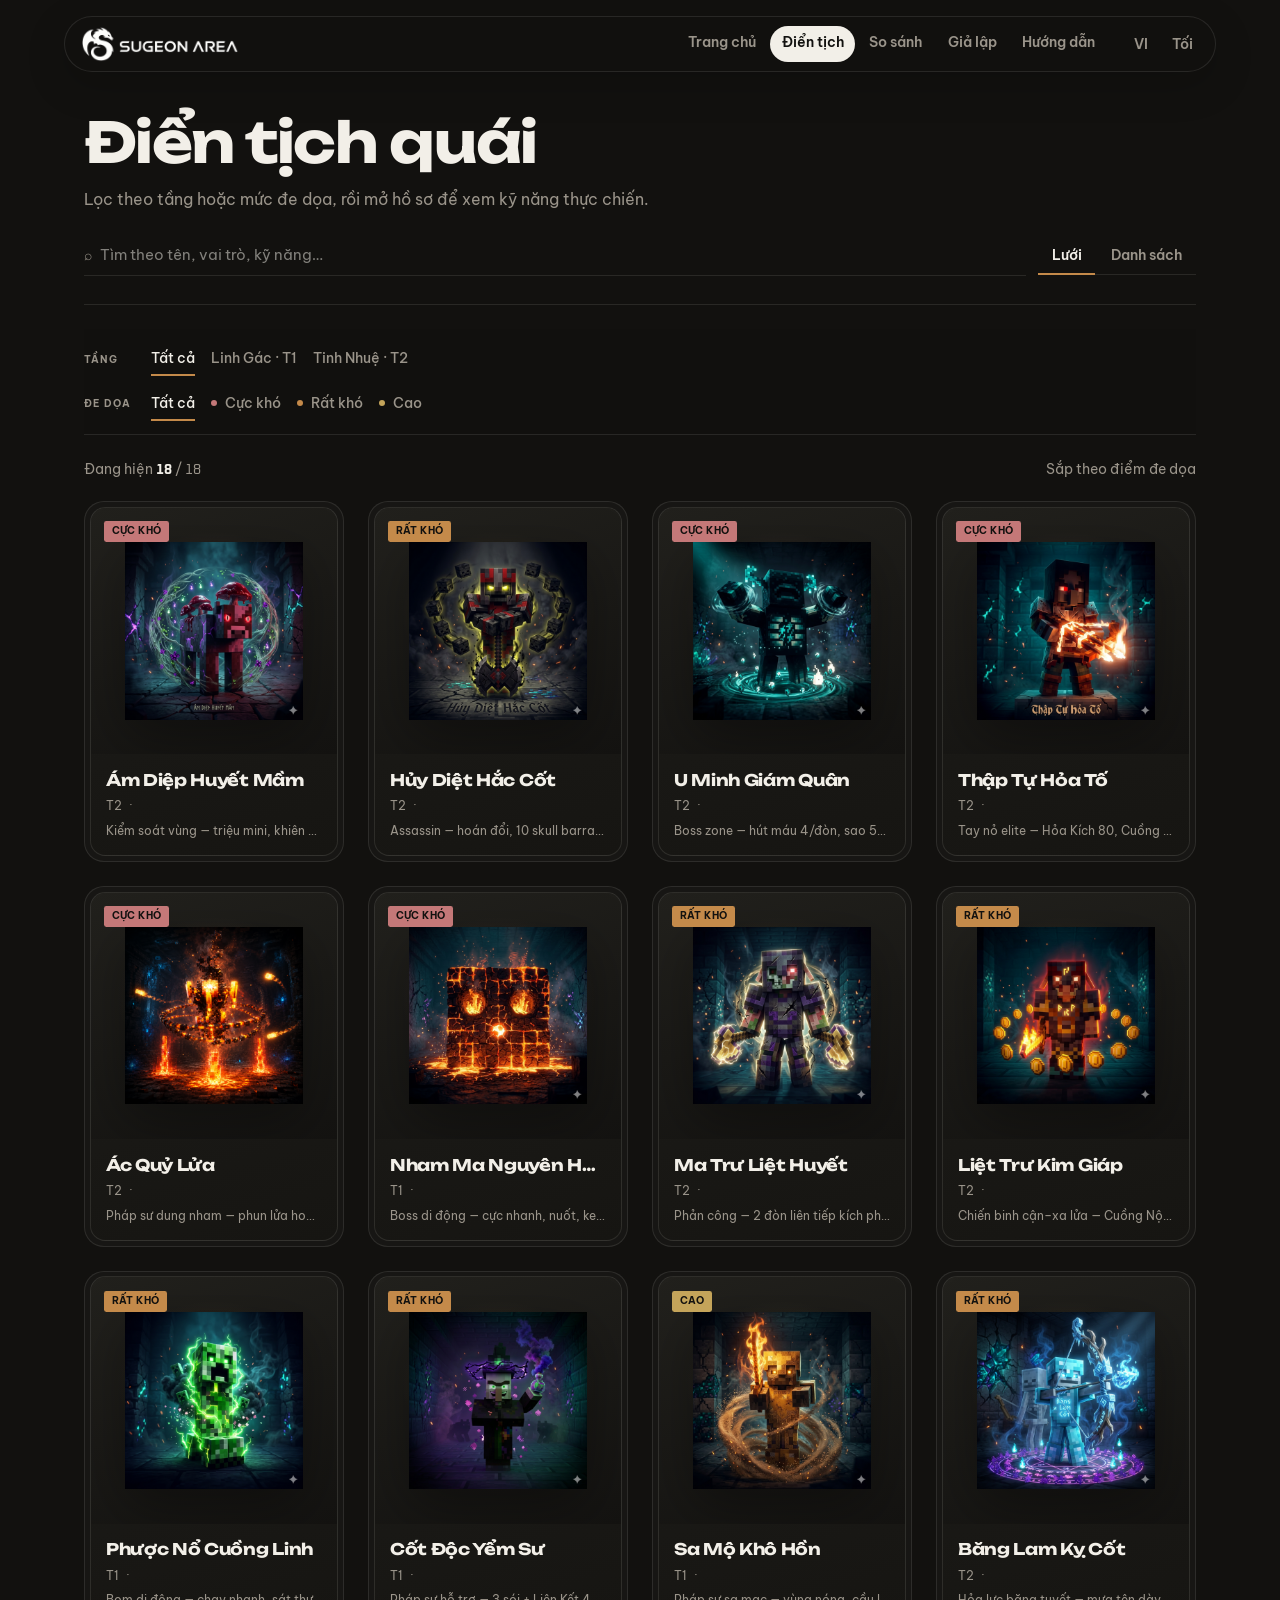
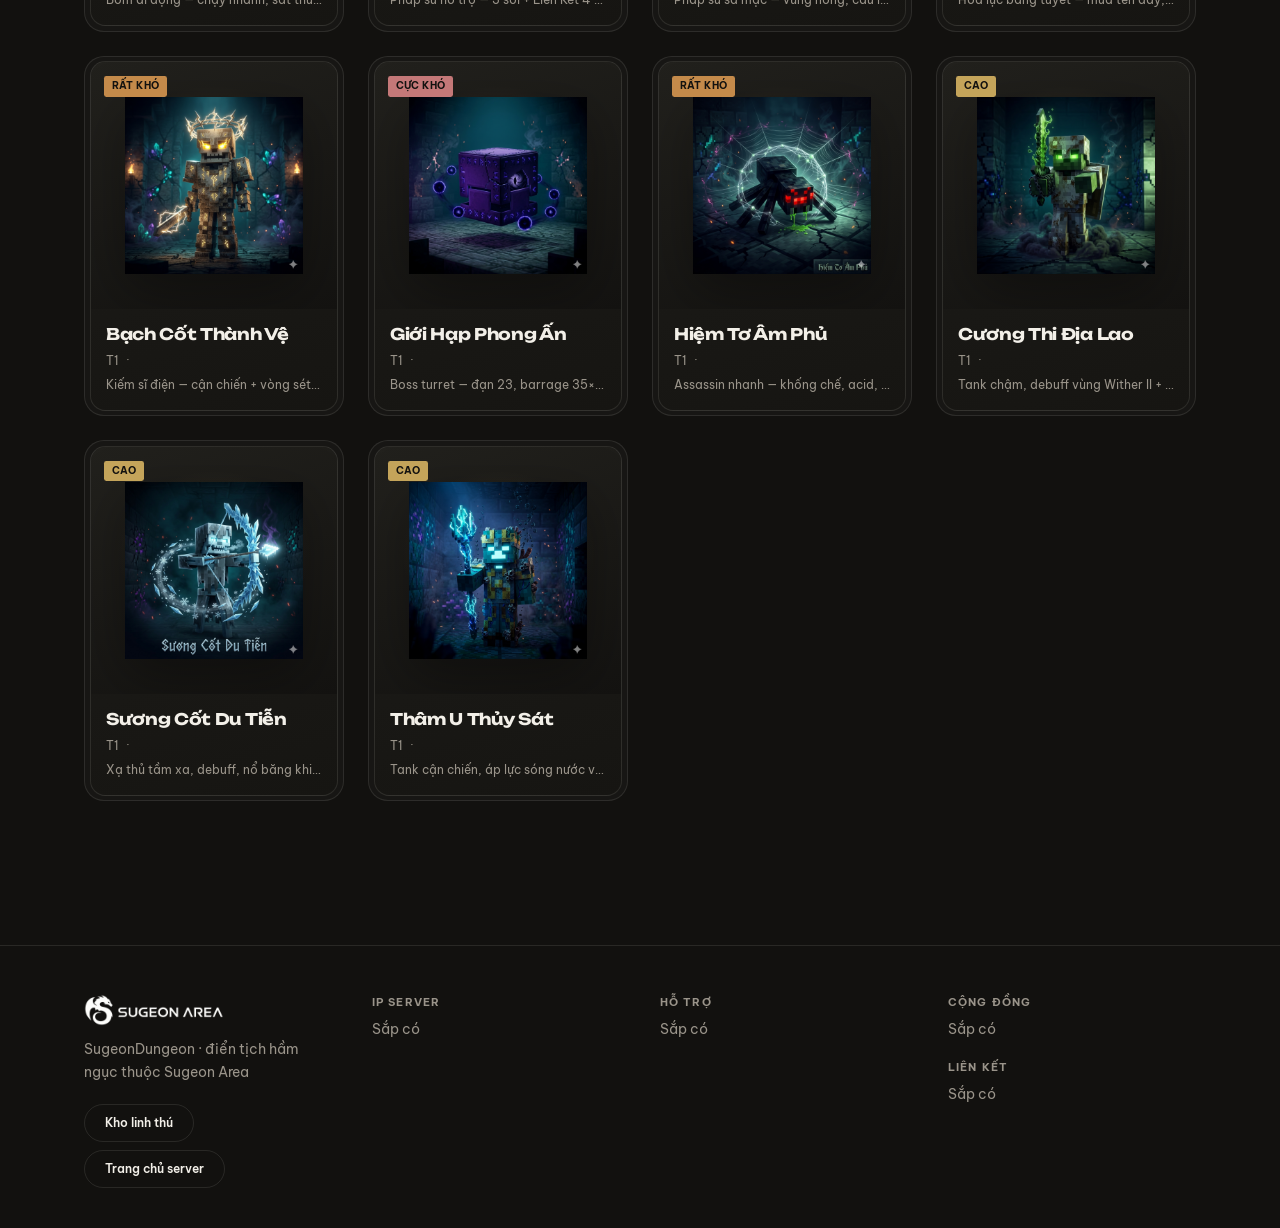
==== bestiary.html @ e43e480d "Redesign dungeon bestiary as gallery (Vite)" ====
<!doctype html>
<html lang="vi">
  <head>
    <meta charset="UTF-8" />
    <script>
      (function () {
        try {
          var t = localStorage.getItem('sugeondungeon_theme')
          document.documentElement.setAttribute('data-theme', t === 'light' ? 'light' : 'dark')
          var l = localStorage.getItem('sugeondungeon_lang')
          document.documentElement.setAttribute('lang', l === 'en' ? 'en' : 'vi')
        } catch (e) {
          document.documentElement.setAttribute('data-theme', 'dark')
        }
      })()
    </script>
    <link rel="icon" type="image/png" href="/assets/brand/mark-dark.png" />
    <meta name="viewport" content="width=device-width, initial-scale=1.0, viewport-fit=cover" />
    <title>Điển tịch · SugeonDungeon</title>
    <link rel="preconnect" href="https://fonts.googleapis.com" />
    <link rel="preconnect" href="https://fonts.gstatic.com" crossorigin />
    <link href="https://fonts.googleapis.com/css2?family=Unbounded:wght@500;600;700&family=Be+Vietnam+Pro:wght@400;500;600;700&family=Oxanium:wght@500;600;700&display=swap" rel="stylesheet" />
    <script type="module" crossorigin src="/assets/bestiary-BTBBfnbM.js"></script>
    <link rel="modulepreload" crossorigin href="/assets/ui-CtIhHYz-.js">
    <link rel="modulepreload" crossorigin href="/assets/mobs-BNetkzML.js">
    <link rel="stylesheet" crossorigin href="/assets/ui-CdDrJhvt.css">
  </head>
  <body>
    <div id="app"></div>
  </body>
</html>
---- assets/ui-CdDrJhvt.css ----
/*! tailwindcss v4.3.5 | MIT License | https://tailwindcss.com */
@layer properties{@supports (((-webkit-hyphens:none)) and (not (margin-trim:block))) or ((-moz-orient:inline) and (not (color:rgb(from red r g b)))){*,:before,:after,::backdrop{--tw-rotate-x:initial;--tw-rotate-y:initial;--tw-rotate-z:initial;--tw-skew-x:initial;--tw-skew-y:initial;--tw-space-y-reverse:0;--tw-leading:initial;--tw-font-weight:initial;--tw-tracking:initial}}}@layer theme{:root,:host{--font-sans:"Be Vietnam Pro", "Segoe UI", ui-sans-serif, system-ui, sans-serif;--font-mono:ui-monospace, SFMono-Regular, Menlo, Monaco, Consolas, "Liberation Mono", "Courier New", monospace;--color-white:#fff;--spacing:.25rem;--container-lg:32rem;--container-6xl:72rem;--text-xs:.75rem;--text-xs--line-height:calc(1 / .75);--text-sm:.875rem;--text-sm--line-height:calc(1.25 / .875);--text-lg:1.125rem;--text-lg--line-height:calc(1.75 / 1.125);--text-xl:1.25rem;--text-xl--line-height:calc(1.75 / 1.25);--text-2xl:1.5rem;--text-2xl--line-height:calc(2 / 1.5);--font-weight-medium:500;--font-weight-semibold:600;--font-weight-bold:700;--font-weight-extrabold:800;--tracking-tight:-.025em;--tracking-wide:.025em;--leading-relaxed:1.625;--radius-xl:.75rem;--default-font-family:var(--font-sans);--default-mono-font-family:var(--font-mono);--font-display:"Unbounded", "Be Vietnam Pro", ui-sans-serif, system-ui, sans-serif;--font-num:"Oxanium", "Be Vietnam Pro", ui-sans-serif, sans-serif;--color-void:#12110f;--color-ink:#f2efe8;--color-muted:#9a948a;--color-amber:#c48a4a;--color-emerald:#6a9b78;--color-panel:#1a1916;--color-mythic:#c47878;--ease-gallery:cubic-bezier(.32, .72, 0, 1)}}@layer base{*,:after,:before,::backdrop{box-sizing:border-box;border:0 solid;margin:0;padding:0}::file-selector-button{box-sizing:border-box;border:0 solid;margin:0;padding:0}html,:host{-webkit-text-size-adjust:100%;tab-size:4;line-height:1.5;font-family:var(--default-font-family,-apple-system, BlinkMacSystemFont, "Segoe UI", Roboto, "Helvetica Neue", "Noto Sans", Arial, sans-serif, "Apple Color Emoji", "Segoe UI Emoji", "Segoe UI Symbol", "Noto Color Emoji");font-feature-settings:var(--default-font-feature-settings,normal);font-variation-settings:var(--default-font-variation-settings,normal);-webkit-tap-highlight-color:transparent}hr{height:0;color:inherit;border-top-width:1px}abbr:where([title]){-webkit-text-decoration:underline dotted;text-decoration:underline dotted}h1,h2,h3,h4,h5,h6{font-size:inherit;font-weight:inherit}a{color:inherit;-webkit-text-decoration:inherit;-webkit-text-decoration:inherit;-webkit-text-decoration:inherit;-webkit-text-decoration:inherit;text-decoration:inherit}b,strong{font-weight:bolder}code,kbd,samp,pre{font-family:var(--default-mono-font-family,ui-monospace, SFMono-Regular, Menlo, Monaco, Consolas, "Liberation Mono", "Courier New", monospace);font-feature-settings:var(--default-mono-font-feature-settings,normal);font-variation-settings:var(--default-mono-font-variation-settings,normal);font-size:1em}small{font-size:80%}sub,sup{vertical-align:baseline;font-size:75%;line-height:0;position:relative}sub{bottom:-.25em}sup{top:-.5em}table{text-indent:0;border-color:inherit;border-collapse:collapse}:-moz-focusring:where(:not(iframe)){outline:auto}progress{vertical-align:baseline}summary{display:list-item}ol,ul,menu{list-style:none}img,svg,video,canvas,audio,iframe,embed,object{vertical-align:middle;display:block}img,video{max-width:100%;height:auto}button,input,select,optgroup,textarea{font:inherit;font-feature-settings:inherit;font-variation-settings:inherit;letter-spacing:inherit;color:inherit;opacity:1;background-color:#0000;border-radius:0}::file-selector-button{font:inherit;font-feature-settings:inherit;font-variation-settings:inherit;letter-spacing:inherit;color:inherit;opacity:1;background-color:#0000;border-radius:0}:where(select:is([multiple],[size])) optgroup{font-weight:bolder}:where(select:is([multiple],[size])) optgroup option{padding-inline-start:20px}::file-selector-button{margin-inline-end:4px}::placeholder{opacity:1}@supports (not ((-webkit-appearance:-apple-pay-button))) or (contain-intrinsic-size:1px){::placeholder{color:currentColor}@supports (color:color-mix(in lab, red, red)){::placeholder{color:color-mix(in oklab, currentcolor 50%, transparent)}}}textarea{resize:vertical}::-webkit-search-decoration{-webkit-appearance:none}::-webkit-date-and-time-value{min-height:1lh;text-align:inherit}::-webkit-datetime-edit{display:inline-flex}::-webkit-datetime-edit-fields-wrapper{padding:0}::-webkit-datetime-edit{padding-block:0}::-webkit-datetime-edit-year-field{padding-block:0}::-webkit-datetime-edit-month-field{padding-block:0}::-webkit-datetime-edit-day-field{padding-block:0}::-webkit-datetime-edit-hour-field{padding-block:0}::-webkit-datetime-edit-minute-field{padding-block:0}::-webkit-datetime-edit-second-field{padding-block:0}::-webkit-datetime-edit-millisecond-field{padding-block:0}::-webkit-datetime-edit-meridiem-field{padding-block:0}::-webkit-calendar-picker-indicator{line-height:1}:-moz-ui-invalid{box-shadow:none}button,input:where([type=button],[type=reset],[type=submit]){appearance:button}::file-selector-button{appearance:button}::-webkit-inner-spin-button{height:auto}::-webkit-outer-spin-button{height:auto}[hidden]:where(:not([hidden=until-found])){display:none!important}html{scroll-behavior:smooth}html,body{background-color:var(--color-void);min-height:100%;font-family:var(--font-sans);color:var(--color-ink);-webkit-font-smoothing:antialiased;-moz-osx-font-smoothing:grayscale}body{background:var(--body-grad);transition:background-color .35s var(--ease-gallery), color .35s var(--ease-gallery);overflow-x:clip}::selection{background:var(--selection)}:focus-visible{outline:2px solid var(--color-amber);outline-offset:3px}img{max-width:100%;height:auto}h1,h2,.font-display{font-family:var(--font-display);letter-spacing:-.03em}button,a.btn,a.btn-nav,.pill,.bestiary-view-btn{touch-action:manipulation}}@layer components{.btn{justify-content:center;align-items:center;gap:calc(var(--spacing) * 2);padding-inline:calc(var(--spacing) * 5);padding-block:calc(var(--spacing) * 2.5);font-size:var(--text-sm);line-height:var(--tw-leading,var(--text-sm--line-height));--tw-font-weight:var(--font-weight-semibold);font-weight:var(--font-weight-semibold);border:1px solid var(--border-soft);color:var(--color-ink);transition:transform .35s var(--ease-gallery), background .35s var(--ease-gallery), border-color .35s var(--ease-gallery);background:0 0;border-radius:2147483647px;display:inline-flex}.btn:hover{background:#f2efe80f}@supports (color:color-mix(in lab, red, red)){.btn:hover{background:color-mix(in srgb, var(--color-ink) 6%, transparent)}}.btn:hover{border-color:var(--border-strong)}.btn:active{transform:scale(.98)}.btn-primary{background:var(--color-amber);color:#1a140c;border-color:#0000}.btn-primary:hover{background:#cb9860}@supports (color:color-mix(in lab, red, red)){.btn-primary:hover{background:color-mix(in srgb, var(--color-amber) 88%, #fff)}}.btn-primary:hover{border-color:#0000}.btn-nav{padding-inline:calc(var(--spacing) * 3.5);padding-block:calc(var(--spacing) * 1.5);font-size:var(--text-xs);line-height:var(--tw-leading,var(--text-xs--line-height));--tw-font-weight:var(--font-weight-semibold);font-weight:var(--font-weight-semibold);border-radius:2147483647px}@media (width>=40rem){.btn-nav{font-size:var(--text-sm);line-height:var(--tw-leading,var(--text-sm--line-height))}}.btn-nav{color:var(--color-muted);background:0 0;border:0}.btn-nav:hover{color:var(--color-ink);background:#f2efe80f}@supports (color:color-mix(in lab, red, red)){.btn-nav:hover{background:color-mix(in srgb, var(--color-ink) 6%, transparent)}}.btn-nav.is-active{background:var(--color-ink);color:var(--color-void)}.pill{align-items:center;gap:calc(var(--spacing) * 2);padding-inline:0;padding-block:calc(var(--spacing) * 1.5);font-size:var(--text-sm);line-height:var(--tw-leading,var(--text-sm--line-height));--tw-font-weight:var(--font-weight-medium);font-weight:var(--font-weight-medium);color:var(--color-muted);transition:color .25s var(--ease-gallery), border-color .25s var(--ease-gallery);background:0 0;border:0;border-bottom:2px solid #0000;border-radius:0;display:inline-flex}.pill:hover{color:var(--color-ink)}.pill[aria-pressed=true]{color:var(--color-ink);border-bottom-color:var(--color-amber);box-shadow:none;background:0 0}.pip{width:calc(var(--spacing) * 1.5);height:calc(var(--spacing) * 1.5);box-shadow:none;border-radius:2147483647px}.num{font-family:var(--font-num);font-variant-numeric:tabular-nums}.art-frame{background:linear-gradient(160deg, var(--art-from), var(--art-to));border-radius:.35rem;justify-content:center;align-items:center;display:flex;position:relative;overflow:hidden}.art-frame img{object-fit:contain;filter:drop-shadow(0 18px 28px #00000059);max-width:82%;max-height:82%}.bezel{border:1px solid var(--border-soft);background:#f2efe808;border-radius:1.35rem}@supports (color:color-mix(in lab, red, red)){.bezel{background:color-mix(in srgb, var(--color-ink) 3%, transparent)}}.bezel{padding:.35rem}.bezel-inner{border:1px solid var(--border-soft);background:linear-gradient(165deg, var(--card-from), var(--card-to));border-radius:1rem;overflow:hidden}.brand-mark{object-fit:contain}.brand-word{object-fit:contain;width:auto;height:auto}.brand-word-on-dark{filter:invert()brightness(1.04)}.brand-hero{max-width:100%;display:inline-block;position:relative}.brand-hero-glow{background:radial-gradient(at 40%,#c48a4a2e,#0000 65%);position:absolute;inset:-12% -6%}@supports (color:color-mix(in lab, red, red)){.brand-hero-glow{background:radial-gradient(ellipse at 40% 50%, color-mix(in srgb, var(--color-amber) 18%, transparent), transparent 65%)}}.brand-hero-glow{filter:blur(28px);pointer-events:none}.brand-hero-img{z-index:1;filter:drop-shadow(0 20px 40px #0006);height:auto;position:relative}[data-theme=dark] .brand-hero-img.brand-word-on-dark{filter:invert()brightness(1.05)drop-shadow(0 20px 40px #00000080)}.glass{background:var(--surface);border:1px solid var(--border-soft)}}@layer utilities{.relative{position:relative}.z-10{z-index:10}.mx-auto{margin-inline:auto}.mt-1{margin-top:var(--spacing)}.mt-2{margin-top:calc(var(--spacing) * 2)}.mt-3{margin-top:calc(var(--spacing) * 3)}.mt-4{margin-top:calc(var(--spacing) * 4)}.mt-5{margin-top:calc(var(--spacing) * 5)}.mt-6{margin-top:calc(var(--spacing) * 6)}.mt-8{margin-top:calc(var(--spacing) * 8)}.mb-1\.5{margin-bottom:calc(var(--spacing) * 1.5)}.mb-2{margin-bottom:calc(var(--spacing) * 2)}.mb-3{margin-bottom:calc(var(--spacing) * 3)}.mb-4{margin-bottom:calc(var(--spacing) * 4)}.mb-5{margin-bottom:calc(var(--spacing) * 5)}.mb-6{margin-bottom:calc(var(--spacing) * 6)}.mb-8{margin-bottom:calc(var(--spacing) * 8)}.block{display:block}.flex{display:flex}.grid{display:grid}.hidden{display:none}.inline{display:inline}.table{display:table}.h-1{height:var(--spacing)}.h-8{height:calc(var(--spacing) * 8)}.h-16{height:calc(var(--spacing) * 16)}.h-full{height:100%}.max-h-\[85\%\]{max-height:85%}.min-h-\[4rem\]{min-height:4rem}.min-h-\[40vh\]{min-height:40vh}.min-h-\[calc\(100vh-72px\)\]{min-height:calc(100vh - 72px)}.w-16{width:calc(var(--spacing) * 16)}.w-auto{width:auto}.w-full{width:100%}.max-w-6xl{max-width:var(--container-6xl)}.max-w-\[85\%\]{max-width:85%}.max-w-\[min\(42vw\,180px\)\]{max-width:min(42vw,180px)}.max-w-\[min\(94vw\,520px\)\]{max-width:min(94vw,520px)}.max-w-lg{max-width:var(--container-lg)}.min-w-0{min-width:0}.flex-1{flex:1}.shrink-0{flex-shrink:0}.transform{transform:var(--tw-rotate-x, ) var(--tw-rotate-y, ) var(--tw-rotate-z, ) var(--tw-skew-x, ) var(--tw-skew-y, )}.flex-wrap{flex-wrap:wrap}.items-center{align-items:center}.justify-between{justify-content:space-between}.justify-center{justify-content:center}.gap-2{gap:calc(var(--spacing) * 2)}.gap-3{gap:calc(var(--spacing) * 3)}.gap-4{gap:calc(var(--spacing) * 4)}.gap-10{gap:calc(var(--spacing) * 10)}.gap-12{gap:calc(var(--spacing) * 12)}:where(.space-y-4>:not(:last-child)){--tw-space-y-reverse:0;margin-block-start:calc(calc(var(--spacing) * 4) * var(--tw-space-y-reverse));margin-block-end:calc(calc(var(--spacing) * 4) * calc(1 - var(--tw-space-y-reverse)))}:where(.space-y-8>:not(:last-child)){--tw-space-y-reverse:0;margin-block-start:calc(calc(var(--spacing) * 8) * var(--tw-space-y-reverse));margin-block-end:calc(calc(var(--spacing) * 8) * calc(1 - var(--tw-space-y-reverse)))}:where(.space-y-10>:not(:last-child)){--tw-space-y-reverse:0;margin-block-start:calc(calc(var(--spacing) * 10) * var(--tw-space-y-reverse));margin-block-end:calc(calc(var(--spacing) * 10) * calc(1 - var(--tw-space-y-reverse)))}.truncate{text-overflow:ellipsis;white-space:nowrap;overflow:hidden}.overflow-hidden{overflow:hidden}.rounded-full{border-radius:2147483647px}.rounded-xl{border-radius:var(--radius-xl)}.bg-amber{background-color:var(--color-amber)}.bg-white\/5{background-color:#ffffff0d}@supports (color:color-mix(in lab, red, red)){.bg-white\/5{background-color:color-mix(in oklab, var(--color-white) 5%, transparent)}}.object-contain{object-fit:contain}.px-5{padding-inline:calc(var(--spacing) * 5)}.px-7{padding-inline:calc(var(--spacing) * 7)}.py-3{padding-block:calc(var(--spacing) * 3)}.py-6{padding-block:calc(var(--spacing) * 6)}.py-24{padding-block:calc(var(--spacing) * 24)}.pt-4{padding-top:calc(var(--spacing) * 4)}.pt-6{padding-top:calc(var(--spacing) * 6)}.pb-24{padding-bottom:calc(var(--spacing) * 24)}.text-center{text-align:center}.text-left{text-align:left}.font-display{font-family:var(--font-display)}.text-2xl{font-size:var(--text-2xl);line-height:var(--tw-leading,var(--text-2xl--line-height))}.text-lg{font-size:var(--text-lg);line-height:var(--tw-leading,var(--text-lg--line-height))}.text-sm{font-size:var(--text-sm);line-height:var(--tw-leading,var(--text-sm--line-height))}.text-xl{font-size:var(--text-xl);line-height:var(--tw-leading,var(--text-xl--line-height))}.text-xs{font-size:var(--text-xs);line-height:var(--tw-leading,var(--text-xs--line-height))}.text-\[10px\]{font-size:10px}.leading-relaxed{--tw-leading:var(--leading-relaxed);line-height:var(--leading-relaxed)}.font-bold{--tw-font-weight:var(--font-weight-bold);font-weight:var(--font-weight-bold)}.font-extrabold{--tw-font-weight:var(--font-weight-extrabold);font-weight:var(--font-weight-extrabold)}.font-semibold{--tw-font-weight:var(--font-weight-semibold);font-weight:var(--font-weight-semibold)}.tracking-\[0\.12em\]{--tw-tracking:.12em;letter-spacing:.12em}.tracking-tight{--tw-tracking:var(--tracking-tight);letter-spacing:var(--tracking-tight)}.tracking-wide{--tw-tracking:var(--tracking-wide);letter-spacing:var(--tracking-wide)}.text-amber{color:var(--color-amber)}.text-ink{color:var(--color-ink)}.text-muted{color:var(--color-muted)}.uppercase{text-transform:uppercase}@media (width>=40rem){.sm\:col-span-2{grid-column:span 2/span 2}.sm\:h-9{height:calc(var(--spacing) * 9)}.sm\:max-w-\[200px\]{max-width:200px}.sm\:grid-cols-2{grid-template-columns:repeat(2,minmax(0,1fr))}}@media (width>=64rem){.lg\:col-span-1{grid-column:span 1/span 1}.lg\:block{display:block}.lg\:grid-cols-4{grid-template-columns:repeat(4,minmax(0,1fr))}.lg\:grid-cols-\[1\.1fr_0\.9fr\]{grid-template-columns:1.1fr .9fr}.lg\:grid-cols-\[1\.05fr_0\.95fr\]{grid-template-columns:1.05fr .95fr}.lg\:items-end{align-items:flex-end}.lg\:gap-14{gap:calc(var(--spacing) * 14)}.lg\:gap-16{gap:calc(var(--spacing) * 16)}.lg\:py-8{padding-block:calc(var(--spacing) * 8)}}}:root,[data-theme=dark]{--color-void:#12110f;--color-ink:#f2efe8;--color-muted:#9a948a;--color-panel:#1a1916;--color-amber:#c48a4a;--color-amber-dim:#9a6a35;--surface:#1c1b18;--surface-2:#24231f;--border-soft:#f2efe81a;--border-strong:#f2efe82e;--card-from:#1e1d1a;--card-to:#161512;--art-from:#22211d;--art-to:#141311;--body-grad:#12110f;--page-fx-bg:#12110f;--nav-bg:#12110fe0;--selection:#c48a4a59}@supports (color:color-mix(in lab, red, red)){:root,[data-theme=dark]{--selection:color-mix(in srgb, var(--color-amber) 35%, transparent)}}:root,[data-theme=dark]{--nav-sticky-offset:6.25rem}[data-theme=light]{--color-void:#f4f1ec;--color-ink:#1c1915;--color-muted:#6e685e;--color-panel:#fff;--color-amber:#a66f32;--color-amber-dim:#855828;--surface:#fff;--surface-2:#ebe6de;--border-soft:#1c19151a;--border-strong:#1c191529;--card-from:#fff;--card-to:#f0ebe3;--art-from:#f7f4ef;--art-to:#e8e2d8;--body-grad:#f4f1ec;--page-fx-bg:#f4f1ec;--nav-bg:#f4f1ece6;--selection:#c48a4a47}@supports (color:color-mix(in lab, red, red)){[data-theme=light]{--selection:color-mix(in srgb, var(--color-amber) 28%, transparent)}}.site-nav-wrap{z-index:40;padding:max(.65rem, env(safe-area-inset-top,0px)) max(.75rem, env(safe-area-inset-right,0px)) 0 max(.75rem, env(safe-area-inset-left,0px));pointer-events:none;position:sticky;top:0}.site-nav{pointer-events:auto;border:1px solid var(--border-soft);background:var(--nav-bg);-webkit-backdrop-filter:blur(14px);border-radius:1.35rem;grid-template-columns:minmax(0,1fr) auto;grid-template-areas:"brand tools""links links";align-items:center;gap:.35rem .5rem;max-width:72rem;margin:0 auto;padding:.5rem .65rem .55rem;display:grid;box-shadow:0 12px 40px #0000002e}.site-nav-brand{grid-area:brand;min-width:0}.site-nav-links{scrollbar-width:none;-webkit-overflow-scrolling:touch;flex-wrap:nowrap;grid-area:links;align-items:center;gap:.2rem;padding-bottom:.1rem;display:flex;overflow-x:auto}.site-nav-links::-webkit-scrollbar{display:none}.site-nav-tools{flex-shrink:0;grid-area:tools;align-items:center;gap:.15rem;display:flex}.site-nav .btn-nav{white-space:nowrap;min-height:2.25rem;padding-inline:.7rem}@media (width>=640px){.site-nav-wrap{padding:.85rem 1rem 0}.site-nav{border-radius:1.5rem;padding:.55rem .75rem .6rem}}@media (width>=1024px){:root{--nav-sticky-offset:5rem}.site-nav-wrap{padding:1rem 1rem 0}.site-nav{border-radius:9999px;flex-wrap:nowrap;gap:.65rem 1rem;padding:.55rem .65rem .55rem 1rem;display:flex}.site-nav-brand,.site-nav-links,.site-nav-tools{grid-area:unset}.site-nav-links{margin-left:auto;padding-bottom:0;overflow:visible}}.home-stage{padding:2.5rem 0 4rem}@media (width>=1024px){.home-stage{padding:3.5rem 0 5.5rem}}.home-title{font-family:var(--font-display);letter-spacing:-.035em;max-width:12ch;font-size:clamp(2.4rem,6vw,4.25rem);font-weight:700;line-height:1.05}.home-lead{max-width:36rem;color:var(--color-muted);font-size:1.05rem;line-height:1.7}.home-featured-head{flex-direction:column;align-items:flex-start;gap:.75rem;display:flex}@media (width>=480px){.home-featured-head{flex-direction:row;justify-content:space-between;align-items:flex-end;gap:1rem}}.home-stats{flex-wrap:wrap;gap:1.75rem;margin-top:2rem;display:flex}.home-stat dt{letter-spacing:.08em;text-transform:uppercase;color:var(--color-muted);font-size:.7rem}.home-stat dd{font-family:var(--font-display);color:var(--color-ink);margin-top:.15rem;font-size:1.75rem;font-weight:700}.home-bento{grid-template-columns:1fr;gap:.75rem;display:grid}.home-bento .feat-0{grid-column:1/-1}@media (width>=480px){.home-bento{grid-template-columns:1fr 1fr}}@media (width>=768px){.home-bento{grid-template-rows:1fr 1fr;grid-template-columns:1.35fr 1fr 1fr;min-height:420px}.home-bento .feat-0{grid-area:1/1/span 2}}@media (width>=1280px){.home-bento{min-height:460px}}.feat-card{border:1px solid var(--border-soft);background:linear-gradient(165deg, var(--card-from), var(--card-to));min-height:160px;color:inherit;transition:transform .45s var(--ease-gallery), border-color .45s var(--ease-gallery);border-radius:1.25rem;flex-direction:column;justify-content:flex-end;padding:1rem;text-decoration:none;display:flex;position:relative;overflow:hidden}@media (hover:hover) and (pointer:fine){.feat-card:hover{border-color:var(--border-strong);transform:translateY(-4px)}}.feat-0{min-height:220px}@media (width>=480px){.feat-0{min-height:260px}}@media (width>=768px){.feat-0{min-height:100%;padding:1.35rem}}.feat-card .art-frame{background:radial-gradient(60% 50% at 50% 40%, var(--r), transparent 70%), linear-gradient(160deg, var(--art-from), var(--art-to));border-radius:0;position:absolute;inset:0}@supports (color:color-mix(in lab, red, red)){.feat-card .art-frame{background:radial-gradient(60% 50% at 50% 40%, color-mix(in srgb, var(--r) 18%, transparent), transparent 70%), linear-gradient(160deg, var(--art-from), var(--art-to))}}.feat-card .art-frame img{max-width:70%;max-height:70%}.feat-card-meta{z-index:1;flex-direction:column;gap:.25rem;display:flex;position:relative}.feat-card-meta h3{font-family:var(--font-display);font-size:1.05rem;font-weight:700}.feat-0 .feat-card-meta h3{font-size:1.45rem}.feat-badge{letter-spacing:.04em;text-transform:uppercase;color:var(--color-void);background:var(--r);border-radius:.2rem;align-self:flex-start;padding:.2rem .5rem;font-size:.65rem;font-weight:700}.bestiary-hero{border-bottom:1px solid var(--border-soft);margin-bottom:1.5rem;padding:1.5rem 0 1.75rem}.bestiary-hero h1{max-width:14ch;font-size:clamp(2.2rem,5vw,3.5rem);font-weight:700;line-height:1.08}.bestiary-hero .lead{max-width:36rem;color:var(--color-muted);margin-top:.85rem;line-height:1.65}.bestiary-toolbar{flex-wrap:wrap;align-items:center;gap:.75rem;margin-top:1.5rem;display:flex}.bestiary-search{border-bottom:1px solid var(--border-soft);flex:220px;align-items:center;gap:.5rem;padding:.5rem 0;display:flex}.bestiary-search:focus-within{border-bottom-color:var(--color-amber)}.bestiary-search input{width:100%;color:var(--color-ink);background:0 0;border:0;outline:none;font-size:.95rem}.bestiary-view{border-bottom:1px solid var(--border-soft);gap:.15rem;display:inline-flex}.bestiary-view-btn{color:var(--color-muted);cursor:pointer;background:0 0;border:0;border-bottom:2px solid #0000;margin-bottom:-1px;padding:.5rem .85rem;font-size:.85rem;font-weight:600}.bestiary-view-btn.is-active{color:var(--color-ink);border-bottom-color:var(--color-amber)}.bestiary-filters{top:var(--nav-sticky-offset,5.5rem);z-index:30;background:#12110feb;margin-bottom:1.5rem;padding:.85rem 0;position:sticky}@supports (color:color-mix(in lab, red, red)){.bestiary-filters{background:color-mix(in srgb, var(--color-void) 92%, transparent)}}.bestiary-filters{-webkit-backdrop-filter:blur(10px);border-bottom:1px solid var(--border-soft)}.bestiary-filter-row{scrollbar-width:none;align-items:center;gap:1rem;display:flex;overflow-x:auto}.bestiary-filter-row::-webkit-scrollbar{display:none}.bestiary-filter-row+.bestiary-filter-row{margin-top:.65rem}.bestiary-filter-label{letter-spacing:.12em;text-transform:uppercase;color:var(--color-muted);flex-shrink:0;min-width:3.2rem;font-size:.65rem;font-weight:700}.bestiary-meta{color:var(--color-muted);justify-content:space-between;align-items:baseline;gap:1rem;margin-bottom:1.25rem;font-size:.85rem;display:flex}.bestiary-grid{grid-template-columns:1fr;gap:1rem;display:grid}@media (width>=420px){.bestiary-grid{grid-template-columns:repeat(2,minmax(0,1fr));gap:1.15rem}}@media (width>=768px){.bestiary-grid{grid-template-columns:repeat(3,minmax(0,1fr));gap:1.5rem}}@media (width>=1100px){.bestiary-grid{grid-template-columns:repeat(4,minmax(0,1fr))}}@media (width>=1440px){.bestiary-grid{grid-template-columns:repeat(5,minmax(0,1fr))}}.bestiary-list{gap:.5rem;display:grid}.bestiary-card{color:inherit;border:1px solid var(--border-soft);background:#f2efe806;border-radius:1.25rem;text-decoration:none;display:block}@supports (color:color-mix(in lab, red, red)){.bestiary-card{background:color-mix(in srgb, var(--color-ink) 2.5%, transparent)}}.bestiary-card{transition:transform .45s var(--ease-gallery), border-color .45s var(--ease-gallery);padding:.3rem}@media (hover:hover) and (pointer:fine){.bestiary-card:hover{border-color:var(--border-strong);transform:translateY(-5px)}}.bestiary-card-inner{background:linear-gradient(165deg, var(--card-from), var(--card-to));border:1px solid var(--border-soft);border-radius:.95rem;overflow:hidden}.bestiary-card-art{aspect-ratio:1;background:radial-gradient(55% 45% at 50% 42%, var(--r), transparent 72%), linear-gradient(160deg, var(--art-from), var(--art-to));border:0;border-radius:0}@supports (color:color-mix(in lab, red, red)){.bestiary-card-art{background:radial-gradient(55% 45% at 50% 42%, color-mix(in srgb, var(--r) 16%, transparent), transparent 72%), linear-gradient(160deg, var(--art-from), var(--art-to))}}.bestiary-card-art img{max-width:72%;max-height:72%}.bestiary-card-foot{flex-direction:column;gap:.35rem;padding:.85rem .95rem 1rem;display:flex}.bestiary-name{font-family:var(--font-display);letter-spacing:-.02em;font-size:1rem;font-weight:700}.bestiary-tags{color:var(--color-muted);flex-wrap:wrap;gap:.45rem;font-size:.72rem;display:flex}.bestiary-badge{letter-spacing:.04em;text-transform:uppercase;color:var(--color-void);background:var(--r,var(--color-amber));border-radius:.15rem;padding:.18rem .45rem;font-size:.62rem;font-weight:700;display:inline-block}.bestiary-badge-float{z-index:2;position:absolute;top:.85rem;left:.85rem}.bestiary-card-art-wrap{position:relative}.bestiary-row{border-bottom:1px solid var(--border-soft);color:inherit;transition:background .3s var(--ease-gallery);align-items:center;gap:1rem;padding:.75rem .35rem;text-decoration:none;display:flex}.bestiary-row:hover{background:#f2efe80a}@supports (color:color-mix(in lab, red, red)){.bestiary-row:hover{background:color-mix(in srgb, var(--color-ink) 4%, transparent)}}.bestiary-row-art{border-radius:.35rem;flex-shrink:0;width:4.25rem;height:4.25rem}.bestiary-empty{text-align:center;color:var(--color-muted);border:1px dashed var(--border-soft);grid-column:1/-1;padding:4rem 1rem}.pet-stage{padding-bottom:3rem}.pet-hero-art{border:1px solid var(--border-soft);background:radial-gradient(50% 45% at 50% 45%, var(--r), transparent 70%), linear-gradient(165deg, var(--art-from), var(--art-to));border-radius:1.5rem;justify-content:center;align-items:center;min-height:clamp(220px,48vw,360px);display:flex;position:relative}@supports (color:color-mix(in lab, red, red)){.pet-hero-art{background:radial-gradient(50% 45% at 50% 45%, color-mix(in srgb, var(--r) 20%, transparent), transparent 70%), linear-gradient(165deg, var(--art-from), var(--art-to))}}.pet-hero-art{overflow:hidden}.pet-hero-art .art-frame{aspect-ratio:1;background:0 0;border:0;justify-content:center;align-items:center;width:min(280px,72%);display:flex}.pet-hero-art .art-frame img{object-fit:contain;max-width:100%;max-height:100%}.skill-grid-scroll{max-height:none;padding-right:0;overflow:visible}@media (width>=1024px){.skill-grid-scroll{max-height:62vh;padding-right:.25rem;overflow:auto}}.pet-title{font-family:var(--font-display);letter-spacing:-.03em;overflow-wrap:anywhere;font-size:clamp(1.75rem,5vw,3.25rem);font-weight:700;line-height:1.1}.skill-panel{border:1px solid var(--border-soft);background:#f2efe808;border-radius:1.35rem}@supports (color:color-mix(in lab, red, red)){.skill-panel{background:color-mix(in srgb, var(--color-ink) 3%, transparent)}}.skill-panel{padding:1.15rem 1.1rem 1.25rem}.skill-panel-head{border-bottom:1px solid var(--border-soft);justify-content:space-between;align-items:baseline;gap:.75rem;margin-bottom:1rem;padding-bottom:.85rem;display:flex}.skill-panel-count{color:var(--color-muted);font-size:.8rem;font-weight:600}.skill-panel-count .num{color:var(--color-amber);font-size:1.05rem;font-weight:700}.skill-grid{gap:.9rem;display:grid}.skill-card-rich{border:1px solid var(--r,#c48a4a);border-radius:1.15rem;position:relative}@supports (color:color-mix(in lab, red, red)){.skill-card-rich{border:1px solid color-mix(in srgb, var(--r,var(--color-amber)) 28%, var(--border-soft))}}.skill-card-rich{background:radial-gradient(120% 80% at 100% 0%, var(--r,#c48a4a), transparent 55%), linear-gradient(165deg, var(--card-from), var(--card-to))}@supports (color:color-mix(in lab, red, red)){.skill-card-rich{background:radial-gradient(120% 80% at 100% 0%, color-mix(in srgb, var(--r,var(--color-amber)) 16%, transparent), transparent 55%), linear-gradient(165deg, var(--card-from), var(--card-to))}}.skill-card-rich{transition:transform .4s var(--ease-gallery), border-color .4s var(--ease-gallery), box-shadow .4s var(--ease-gallery);padding:0;overflow:hidden}.skill-card-rich:before{content:"";background:linear-gradient(to bottom, var(--r,var(--color-amber)), var(--r,#c48a4a));width:3px;position:absolute;top:0;bottom:0;left:0}@supports (color:color-mix(in lab, red, red)){.skill-card-rich:before{background:linear-gradient(to bottom, var(--r,var(--color-amber)), color-mix(in srgb, var(--r,var(--color-amber)) 20%, transparent))}}.skill-card-rich:hover{border-color:var(--r,#c48a4a);transform:translateY(-3px)}@supports (color:color-mix(in lab, red, red)){.skill-card-rich:hover{border-color:color-mix(in srgb, var(--r,var(--color-amber)) 55%, var(--border-soft))}}.skill-card-rich:hover{box-shadow:0 16px 36px #00000047}.skill-card-rich .skill-inner{padding:1.15rem 1.2rem 1.2rem 1.35rem;position:relative}.skill-head{align-items:flex-start;gap:.75rem;display:flex}.skill-ord{font-family:var(--font-num);letter-spacing:-.02em;color:var(--r,#c48a4a);flex-shrink:0;font-size:1.35rem;font-weight:700;line-height:1}@supports (color:color-mix(in lab, red, red)){.skill-ord{color:color-mix(in srgb, var(--r,var(--color-amber)) 70%, var(--color-muted))}}.skill-ord{opacity:.9}.skill-head-main{flex-wrap:wrap;flex:1;justify-content:space-between;align-items:center;gap:.4rem .75rem;min-width:0;display:flex}.skill-name{font-family:var(--font-display);letter-spacing:-.02em;color:var(--color-ink);font-size:1.12rem;font-weight:700;line-height:1.25}.skill-unlock{border:1px solid var(--r,#c48a4a);border-radius:9999px;flex-shrink:0}@supports (color:color-mix(in lab, red, red)){.skill-unlock{border:1px solid color-mix(in srgb, var(--r,var(--color-amber)) 40%, transparent)}}.skill-unlock{background:var(--r,#c48a4a)}@supports (color:color-mix(in lab, red, red)){.skill-unlock{background:color-mix(in srgb, var(--r,var(--color-amber)) 18%, transparent)}}.skill-unlock{color:var(--color-ink);padding:.25rem .65rem;font-size:.72rem;font-weight:600}.skill-unlock b{font-family:var(--font-num);color:var(--r,var(--color-amber));font-weight:700}.skill-desc{color:#d9d6ce;margin-top:.65rem;font-size:.9rem;line-height:1.6}@supports (color:color-mix(in lab, red, red)){.skill-desc{color:color-mix(in srgb, var(--color-ink) 72%, var(--color-muted))}}.skill-stat-row{grid-template-columns:repeat(3,minmax(0,1fr));gap:.45rem;margin-top:1rem;display:grid}.skill-stat{border:1px solid var(--border-soft);background:#f2efe80a;border-radius:.65rem}@supports (color:color-mix(in lab, red, red)){.skill-stat{background:color-mix(in srgb, var(--color-ink) 4%, transparent)}}.skill-stat{text-align:left;padding:.55rem .5rem}.skill-stat.is-dmg{border-color:var(--r,#c48a4a)}@supports (color:color-mix(in lab, red, red)){.skill-stat.is-dmg{border-color:color-mix(in srgb, var(--r,var(--color-amber)) 35%, var(--border-soft))}}.skill-stat.is-dmg{background:var(--r,#c48a4a)}@supports (color:color-mix(in lab, red, red)){.skill-stat.is-dmg{background:color-mix(in srgb, var(--r,var(--color-amber)) 12%, transparent)}}.skill-stat.is-cd .value{color:var(--color-amber)}.skill-stat .label{letter-spacing:.08em;text-transform:uppercase;color:var(--color-muted);font-size:.58rem;font-weight:700;display:block}.skill-stat .value{font-family:var(--font-num);color:var(--color-ink);margin-top:.2rem;font-size:1.05rem;font-weight:700;line-height:1.2;display:block}.skill-stat.is-dmg .value{color:var(--r,var(--color-amber));font-size:1.15rem}.skill-stat .value-sm{font-family:var(--font-sans);margin-top:.25rem;font-size:.72rem;font-weight:600;line-height:1.35}@media (width<=520px){.skill-stat-row{grid-template-columns:1fr}}.info-tile{border:1px solid var(--border-soft);background:#f2efe806;border-radius:.85rem;padding:.9rem 1rem}@supports (color:color-mix(in lab, red, red)){.info-tile{background:color-mix(in srgb, var(--color-ink) 2.5%, transparent)}}.pet-strip{scrollbar-width:thin;gap:.5rem;padding:.25rem 0 .75rem;display:flex;overflow-x:auto}.pet-strip-item{border:1px solid var(--border-soft);width:4.25rem;transition:border-color .3s var(--ease-gallery);border-radius:.75rem;flex:none;padding:.3rem}.pet-strip-item:hover,.pet-strip-item.is-active{border-color:var(--color-amber)}.pet-strip-item .art-frame{aspect-ratio:1;border-radius:.45rem}.guide-layout{gap:2rem;display:grid}@media (width>=1024px){.guide-layout{grid-template-columns:180px minmax(0,1fr);align-items:start;gap:3rem}}.guide-toc{top:var(--nav-sticky-offset,5.5rem);position:sticky}.guide-toc-title{letter-spacing:.14em;text-transform:uppercase;color:var(--color-muted);margin-bottom:.75rem;font-size:.65rem;font-weight:700}.guide-toc nav{flex-direction:column;gap:.15rem;display:flex}.guide-toc a{color:var(--color-muted);transition:color .25s var(--ease-gallery);border-bottom:1px solid #0000;padding:.35rem 0;font-size:.9rem;font-weight:500;text-decoration:none}.guide-toc a:hover,.guide-toc a.is-active{color:var(--color-ink)}.guide-hero{border-bottom:1px solid var(--border-soft);margin-bottom:2rem;padding-bottom:1.5rem}.guide-hero h1{max-width:12ch;font-size:clamp(2.2rem,5vw,3.4rem);font-weight:700;line-height:1.1}.guide-hero .lead{max-width:40rem;color:var(--color-muted);margin-top:1rem;font-size:1.05rem;line-height:1.7}.guide-chips{flex-wrap:wrap;gap:1rem;margin-top:1.25rem;display:flex}.guide-chip{color:var(--color-muted);border-bottom:1px solid var(--border-soft);padding-bottom:.15rem;font-size:.85rem;font-weight:600;text-decoration:none}.guide-chip:hover{color:var(--color-ink);border-bottom-color:var(--color-amber)}.guide-section{scroll-margin-top:calc(var(--nav-sticky-offset,5.5rem) + .5rem);border-bottom:1px solid var(--border-soft);padding:1.5rem 0}@media (width>=768px){.guide-section{padding:2rem 0}}.guide-section h2{letter-spacing:-.02em;font-size:1.55rem;font-weight:700}.guide-section .lead,.guide-section .body{max-width:65ch;color:var(--color-muted);margin-top:.75rem;line-height:1.7}.guide-steps{gap:.75rem;max-width:65ch;margin:1.25rem 0 0;padding:0;list-style:none;display:grid}.guide-steps li{color:var(--color-muted);grid-template-columns:1.5rem 1fr;gap:.75rem;font-size:.95rem;line-height:1.6;display:grid}.guide-steps .step-n{font-family:var(--font-num);color:var(--color-amber);padding-top:.15rem;font-size:.8rem;font-weight:700}.guide-callout{border-top:1px solid var(--border-soft);border-bottom:1px solid var(--border-soft);max-width:65ch;color:var(--color-ink);margin-top:1.15rem;padding:.85rem 0;font-size:.9rem;line-height:1.6}.guide-callout.warn{border-color:#c47878}@supports (color:color-mix(in lab, red, red)){.guide-callout.warn{border-color:color-mix(in srgb, #c47878 40%, var(--border-soft))}}.guide-table-cap{letter-spacing:.1em;text-transform:uppercase;color:var(--color-muted);margin-top:1.5rem;font-size:.7rem;font-weight:700}.guide-table-wrap{max-width:65ch;margin-top:.5rem;overflow-x:auto}.guide-table{border-collapse:collapse;text-align:left;width:100%;font-size:.9rem}.guide-table th,.guide-table td{vertical-align:top;padding:.65rem .35rem}.guide-table thead{letter-spacing:.08em;text-transform:uppercase;color:var(--color-muted);font-size:.65rem}.guide-table tbody td{border-top:1px solid var(--border-soft)}.guide-table .num{color:var(--color-ink);font-weight:700}.guide-tips{gap:.65rem;max-width:65ch;margin:1rem 0 0;padding:0;list-style:none;display:grid}.guide-tips li{border-bottom:1px solid var(--border-soft);color:var(--color-muted);padding:.35rem 0;font-size:.95rem;line-height:1.6}.guide-cta{flex-wrap:wrap;gap:.75rem;margin-top:2rem;padding-top:1.5rem;display:flex}.page-fx{pointer-events:none;z-index:100;opacity:0;position:fixed;inset:0}.page-fx.active{opacity:1}.page-fx-veil{background:var(--page-fx-bg);opacity:0;position:absolute;inset:0}.page-fx-brand{z-index:2;opacity:0;width:56px;height:56px;margin:-28px 0 0 -28px;position:absolute;top:50%;left:50%}.page-fx-brand img{object-fit:contain;width:100%;height:100%}.theme-fx{pointer-events:none;z-index:120;opacity:0;position:fixed;inset:0}.theme-fx.active{opacity:1}.theme-fx-circle{border-radius:9999px;position:absolute}.pet-card{will-change:transform}.skill-card{animation:rise-in .5s var(--ease-gallery) both}.embers,.ember{display:none}@keyframes float-y{0%,to{transform:translateY(0)}50%{transform:translateY(-8px)}}@keyframes spin-slow{to{transform:rotate(360deg)}}@keyframes rise-in{0%{opacity:0;transform:translateY(16px)}to{opacity:1;transform:none}}.anim-float{animation:4s ease-in-out infinite float-y}.anim-spin{animation:28s linear infinite spin-slow}.anim-rise{animation:rise-in .55s var(--ease-gallery) both}.site-footer{border-top:1px solid var(--border-soft);margin-top:3rem;padding:3rem 0 2.5rem}.site-footer h3{letter-spacing:.1em;text-transform:uppercase;color:var(--color-muted);font-size:.7rem;font-weight:700}@media (prefers-reduced-motion:reduce){.anim-float,.anim-spin,.anim-rise,.skill-card{animation:none!important}.page-fx,.theme-fx{display:none!important}.bestiary-card,.feat-card,.btn{transition:none!important}html{scroll-behavior:auto}}.site-toast{left:50%;bottom:max(1.25rem, env(safe-area-inset-bottom,0px));z-index:60;border:1px solid #c48a4a66;border-radius:9999px;width:min(92vw,28rem);position:fixed}@supports (color:color-mix(in lab, red, red)){.site-toast{border:1px solid color-mix(in srgb, var(--color-amber) 40%, transparent)}}.site-toast{background:#1a1916f2}@supports (color:color-mix(in lab, red, red)){.site-toast{background:color-mix(in srgb, var(--color-panel) 95%, transparent)}}.site-toast{color:var(--color-ink);text-align:center;-webkit-backdrop-filter:blur(16px);opacity:0;pointer-events:none;padding:.75rem 1.15rem;font-size:.875rem;font-weight:600;box-shadow:0 16px 40px #00000047}.px-page{padding-left:max(1rem, env(safe-area-inset-left,0px));padding-right:max(1rem, env(safe-area-inset-right,0px))}@media (width<=639px){.home-stage{padding:1.5rem 0 3rem}.home-title{max-width:none}.home-stats{gap:1.15rem 1.5rem;margin-top:1.5rem}.home-stat dd{font-size:1.45rem}.bestiary-hero{padding-top:.75rem}.bestiary-toolbar{gap:.65rem}.bestiary-search{flex:100%}.bestiary-name{font-size:.92rem}.bestiary-badge-float{top:.55rem;left:.55rem}.bestiary-row{gap:.75rem;padding:.65rem .15rem}.bestiary-row-art{width:3.5rem;height:3.5rem}.pet-strip-item{width:3.75rem}.pill{min-height:2.25rem;padding-block:.4rem}.btn{min-height:2.75rem}.skill-panel{padding:.95rem .85rem 1.05rem}.skill-card-rich .skill-inner{padding:1rem 1rem 1.05rem 1.15rem}.site-footer{padding:2.25rem 0 calc(2rem + env(safe-area-inset-bottom,0px))}}@media (width>=640px) and (width<=1023px){.home-stage{padding:2.25rem 0 3.75rem}.pet-hero-art{min-height:300px}}@media (width>=1024px){.guide-chips{display:none}}@media (width>=1536px){.home-title{font-size:4.5rem}}@media (hover:none){.skill-card-rich:hover{box-shadow:none;transform:none}}.compare-wrap{border-top:1px solid var(--border-soft);border-bottom:1px solid var(--border-soft);overflow-x:auto}.compare-table{border-collapse:collapse;text-align:left;width:100%;font-size:.9rem}.compare-table th{letter-spacing:.08em;text-transform:uppercase;color:var(--color-muted);cursor:pointer;white-space:nowrap;-webkit-user-select:none;user-select:none;padding:.85rem .5rem;font-size:.65rem}.compare-table td{border-top:1px solid var(--border-soft);vertical-align:middle;padding:.85rem .5rem}.compare-row{cursor:pointer;transition:background .25s var(--ease-gallery)}.compare-row:hover{background:#f2efe80a}@supports (color:color-mix(in lab, red, red)){.compare-row:hover{background:color-mix(in srgb, var(--color-ink) 4%, transparent)}}.sim-layout{gap:2rem;display:grid}@media (width>=1024px){.sim-layout{grid-template-columns:1.15fr .85fr;align-items:start}}.sim-pick-list{gap:.5rem;max-height:70vh;display:grid;overflow:auto}.sim-pick{border:1px solid var(--border-soft);width:100%;color:inherit;cursor:pointer;text-align:left;transition:border-color .3s var(--ease-gallery), background .3s var(--ease-gallery);background:0 0;border-radius:.85rem;align-items:center;gap:.75rem;padding:.55rem .65rem;display:flex}.sim-pick.is-on{border-color:var(--r,#c48a4a)}@supports (color:color-mix(in lab, red, red)){.sim-pick.is-on{border-color:color-mix(in srgb, var(--r,var(--color-amber)) 55%, var(--border-soft))}}.sim-pick.is-on{background:var(--r,#c48a4a)}@supports (color:color-mix(in lab, red, red)){.sim-pick.is-on{background:color-mix(in srgb, var(--r,var(--color-amber)) 10%, transparent)}}.sim-pick-art{border-radius:.4rem;flex-shrink:0;width:3.25rem;height:3.25rem}.sim-check{text-align:center;width:1.25rem;color:var(--color-amber);font-weight:700}.sim-panel{border:1px solid var(--border-soft);background:#f2efe806;border-radius:1.25rem;padding:1.15rem 1.1rem}@supports (color:color-mix(in lab, red, red)){.sim-panel{background:color-mix(in srgb, var(--color-ink) 2.5%, transparent)}}.sim-panel{top:var(--nav-sticky-offset,5.5rem);position:sticky}.sim-meter{background:#f2efe814;border-radius:9999px;height:.55rem;overflow:hidden}@supports (color:color-mix(in lab, red, red)){.sim-meter{background:color-mix(in srgb, var(--color-ink) 8%, transparent)}}.sim-meter i{border-radius:inherit;background:linear-gradient(90deg, var(--color-emerald), var(--color-amber), var(--color-mythic));height:100%;display:block}.sim-alert{border-bottom:1px solid var(--border-soft);color:var(--color-muted);padding:.65rem 0;font-size:.85rem;line-height:1.55}.sim-alert-red{border-left:2px solid #c47878;padding-left:.75rem}.sim-alert-purple{border-left:2px solid #9a88b8;padding-left:.75rem}.sim-alert-amber{border-left:2px solid var(--color-amber);padding-left:.75rem}.sim-alert-sky{border-left:2px solid #6a9ab8;padding-left:.75rem}.sim-alert-indigo{border-left:2px solid #6aaca0;padding-left:.75rem}.sim-alert-orange{border-left:2px solid #c4a45a;padding-left:.75rem}@property --tw-rotate-x{syntax:"*";inherits:false}@property --tw-rotate-y{syntax:"*";inherits:false}@property --tw-rotate-z{syntax:"*";inherits:false}@property --tw-skew-x{syntax:"*";inherits:false}@property --tw-skew-y{syntax:"*";inherits:false}@property --tw-space-y-reverse{syntax:"*";inherits:false;initial-value:0}@property --tw-leading{syntax:"*";inherits:false}@property --tw-font-weight{syntax:"*";inherits:false}@property --tw-tracking{syntax:"*";inherits:false}
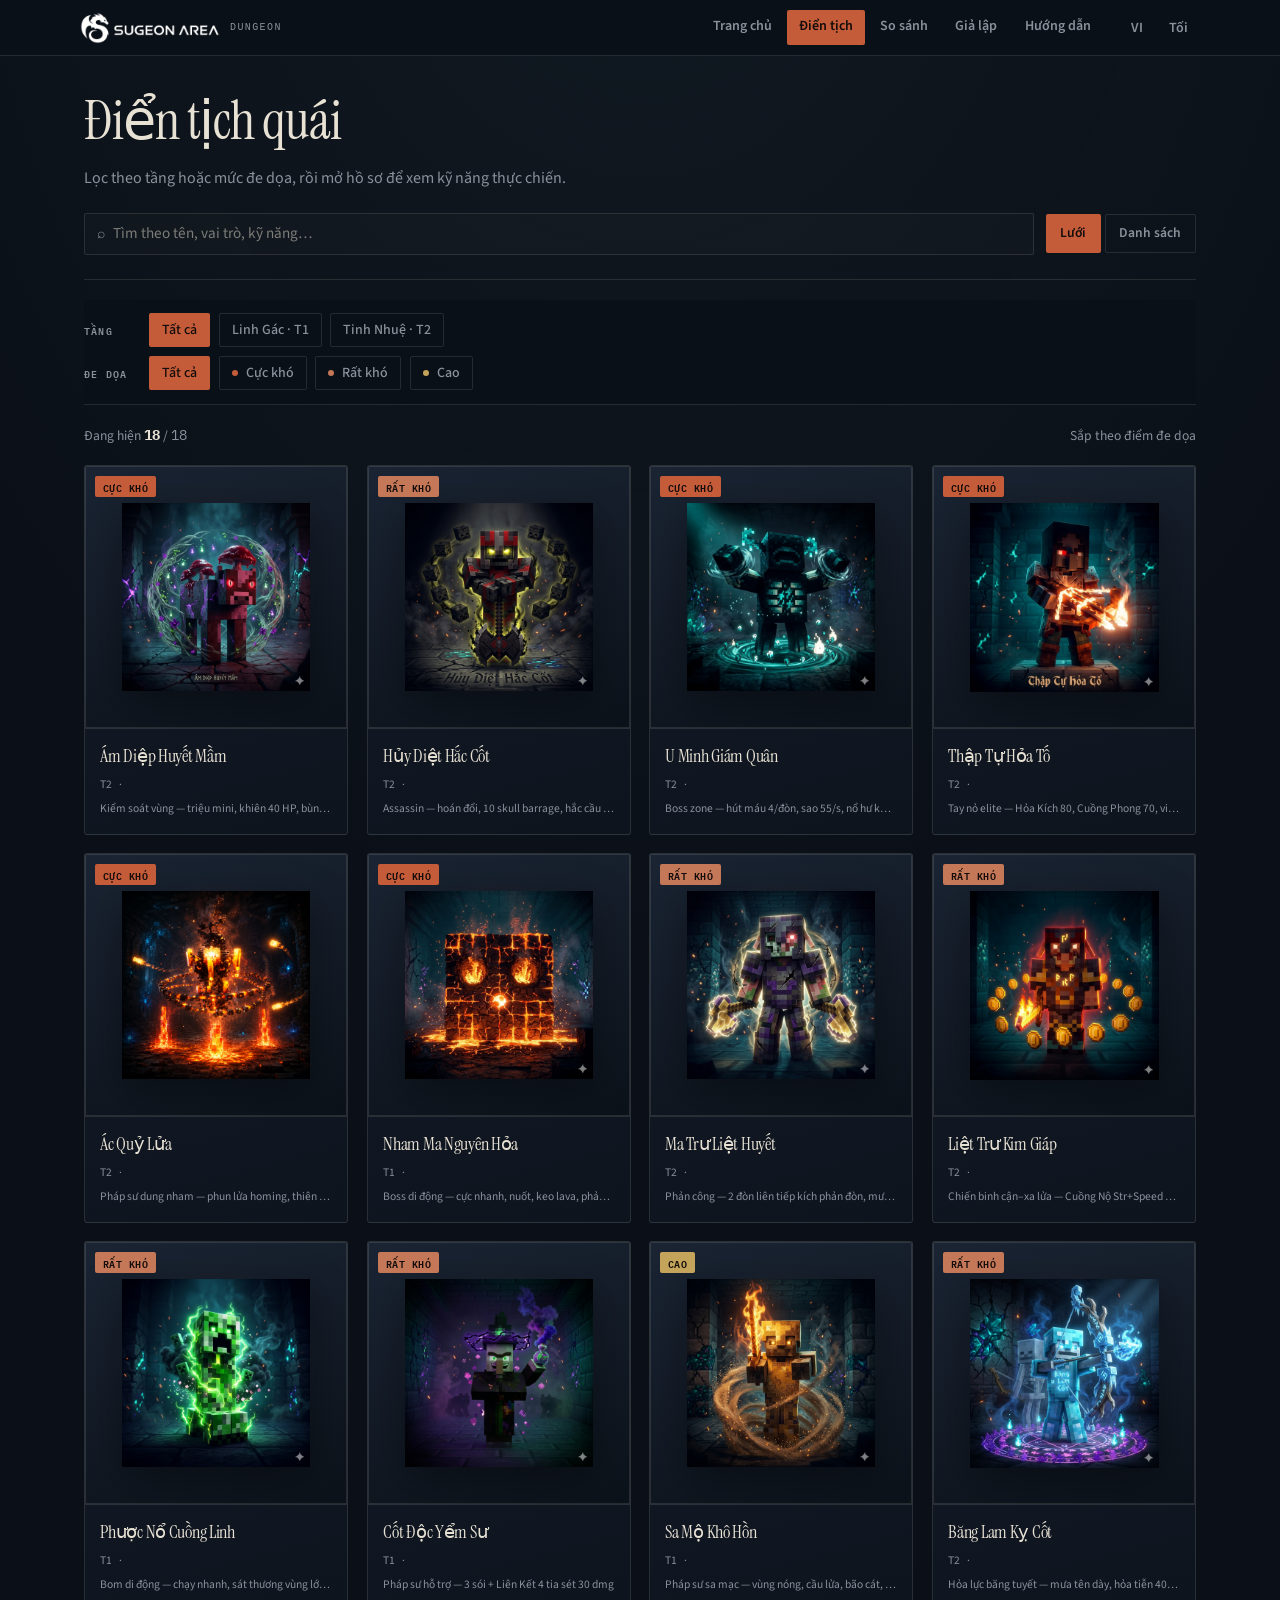
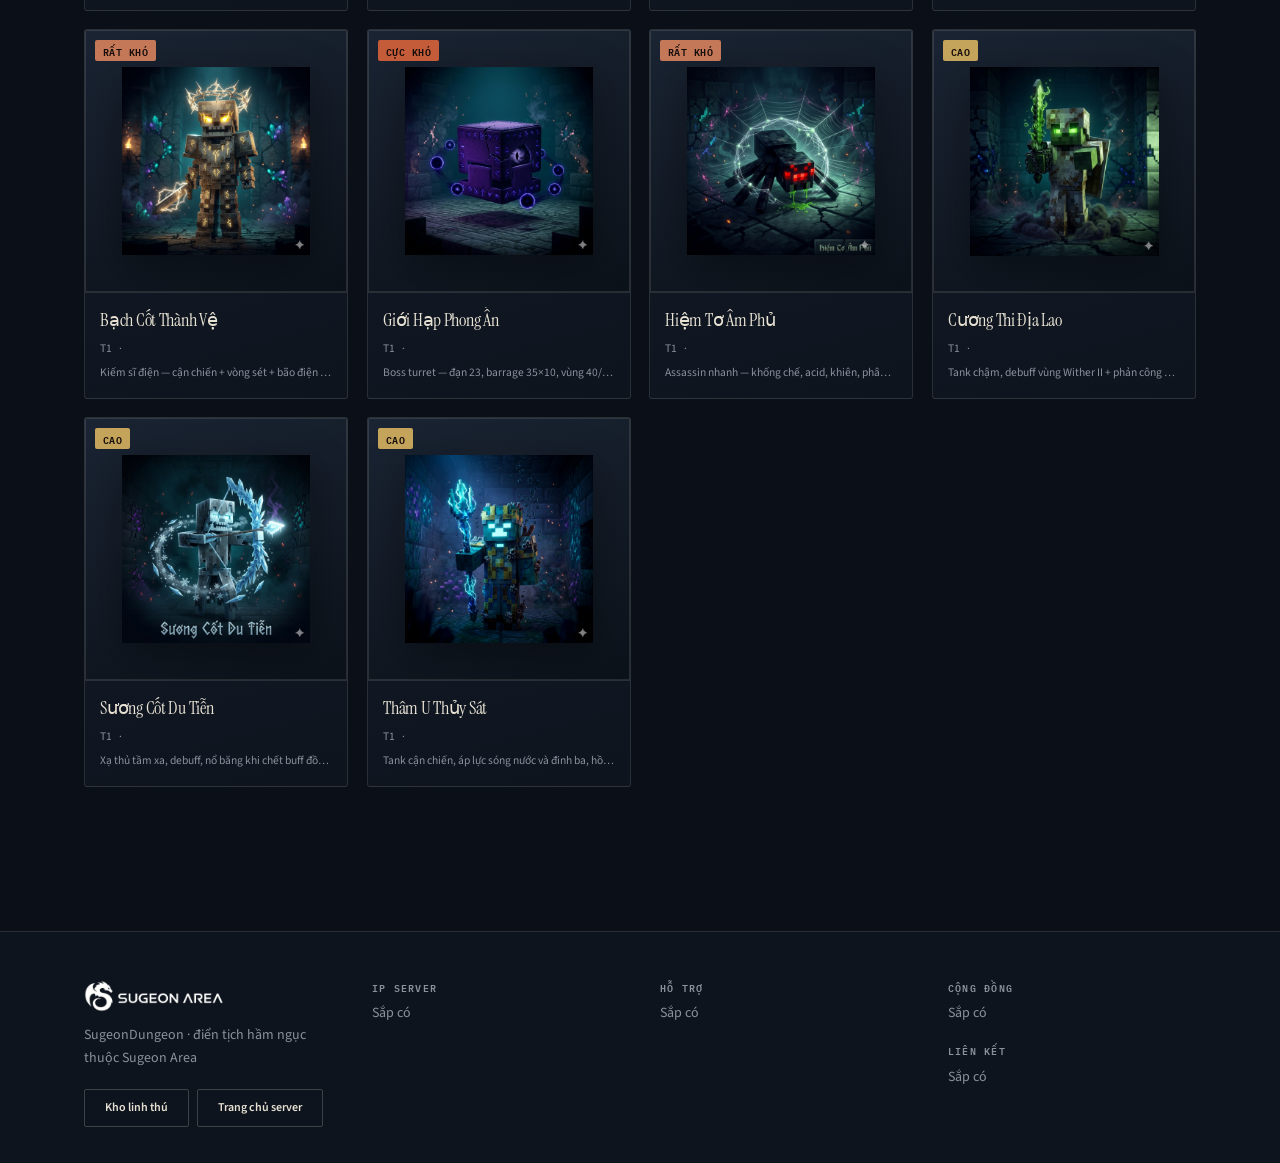
==== commit e4b7e860: "Restyle dungeon as Deep Keep Codex (distinct from Pet gallery)" ====
--- a/bestiary.html
+++ b/bestiary.html
@@ -19,11 +19,11 @@
     <title>Điển tịch · SugeonDungeon</title>
     <link rel="preconnect" href="https://fonts.googleapis.com" />
     <link rel="preconnect" href="https://fonts.gstatic.com" crossorigin />
-    <link href="https://fonts.googleapis.com/css2?family=Unbounded:wght@500;600;700&family=Be+Vietnam+Pro:wght@400;500;600;700&family=Oxanium:wght@500;600;700&display=swap" rel="stylesheet" />
-    <script type="module" crossorigin src="/assets/bestiary-BTBBfnbM.js"></script>
-    <link rel="modulepreload" crossorigin href="/assets/ui-CtIhHYz-.js">
-    <link rel="modulepreload" crossorigin href="/assets/mobs-BNetkzML.js">
-    <link rel="stylesheet" crossorigin href="/assets/ui-CdDrJhvt.css">
+    <link href="https://fonts.googleapis.com/css2?family=Instrument+Serif:ital@0;1&family=Source+Sans+3:wght@400;500;600;700&family=IBM+Plex+Mono:wght@500;600&display=swap" rel="stylesheet" />
+    <script type="module" crossorigin src="/assets/bestiary-DeNfQqN1.js"></script>
+    <link rel="modulepreload" crossorigin href="/assets/ui-DnTEYaV6.js">
+    <link rel="modulepreload" crossorigin href="/assets/mobs-D_R3keVO.js">
+    <link rel="stylesheet" crossorigin href="/assets/ui-BxVyQtWM.css">
   </head>
   <body>
     <div id="app"></div>
--- a/assets/ui-BxVyQtWM.css
+++ b/assets/ui-BxVyQtWM.css
@@ -0,0 +1,2 @@
+/*! tailwindcss v4.3.5 | MIT License | https://tailwindcss.com */
+@layer properties{@supports (((-webkit-hyphens:none)) and (not (margin-trim:block))) or ((-moz-orient:inline) and (not (color:rgb(from red r g b)))){*,:before,:after,::backdrop{--tw-rotate-x:initial;--tw-rotate-y:initial;--tw-rotate-z:initial;--tw-skew-x:initial;--tw-skew-y:initial;--tw-space-y-reverse:0;--tw-border-style:solid;--tw-leading:initial;--tw-font-weight:initial;--tw-tracking:initial}}}@layer theme{:root,:host{--font-sans:"Source Sans 3", "Segoe UI", ui-sans-serif, system-ui, sans-serif;--font-mono:ui-monospace, SFMono-Regular, Menlo, Monaco, Consolas, "Liberation Mono", "Courier New", monospace;--color-white:#fff;--spacing:.25rem;--container-lg:32rem;--container-6xl:72rem;--text-xs:.75rem;--text-xs--line-height:calc(1 / .75);--text-sm:.875rem;--text-sm--line-height:calc(1.25 / .875);--text-lg:1.125rem;--text-lg--line-height:calc(1.75 / 1.125);--text-xl:1.25rem;--text-xl--line-height:calc(1.75 / 1.25);--text-2xl:1.5rem;--text-2xl--line-height:calc(2 / 1.5);--font-weight-medium:500;--font-weight-semibold:600;--font-weight-bold:700;--font-weight-extrabold:800;--tracking-tight:-.025em;--tracking-wide:.025em;--leading-relaxed:1.625;--radius-xl:.75rem;--default-font-family:var(--font-sans);--default-mono-font-family:var(--font-mono);--font-display:"Instrument Serif", "Times New Roman", ui-serif, Georgia, serif;--font-num:"IBM Plex Mono", ui-monospace, monospace;--color-void:#0b1018;--color-ink:#e8e2d4;--color-muted:#8a919c;--color-amber:#c45c3a;--color-emerald:#5b8f9a;--color-panel:#121822;--color-mythic:#c45c3a;--ease-keep:cubic-bezier(.22, 1, .36, 1)}}@layer base{*,:after,:before,::backdrop{box-sizing:border-box;border:0 solid;margin:0;padding:0}::file-selector-button{box-sizing:border-box;border:0 solid;margin:0;padding:0}html,:host{-webkit-text-size-adjust:100%;tab-size:4;line-height:1.5;font-family:var(--default-font-family,-apple-system, BlinkMacSystemFont, "Segoe UI", Roboto, "Helvetica Neue", "Noto Sans", Arial, sans-serif, "Apple Color Emoji", "Segoe UI Emoji", "Segoe UI Symbol", "Noto Color Emoji");font-feature-settings:var(--default-font-feature-settings,normal);font-variation-settings:var(--default-font-variation-settings,normal);-webkit-tap-highlight-color:transparent}hr{height:0;color:inherit;border-top-width:1px}abbr:where([title]){-webkit-text-decoration:underline dotted;text-decoration:underline dotted}h1,h2,h3,h4,h5,h6{font-size:inherit;font-weight:inherit}a{color:inherit;-webkit-text-decoration:inherit;-webkit-text-decoration:inherit;-webkit-text-decoration:inherit;-webkit-text-decoration:inherit;text-decoration:inherit}b,strong{font-weight:bolder}code,kbd,samp,pre{font-family:var(--default-mono-font-family,ui-monospace, SFMono-Regular, Menlo, Monaco, Consolas, "Liberation Mono", "Courier New", monospace);font-feature-settings:var(--default-mono-font-feature-settings,normal);font-variation-settings:var(--default-mono-font-variation-settings,normal);font-size:1em}small{font-size:80%}sub,sup{vertical-align:baseline;font-size:75%;line-height:0;position:relative}sub{bottom:-.25em}sup{top:-.5em}table{text-indent:0;border-color:inherit;border-collapse:collapse}:-moz-focusring:where(:not(iframe)){outline:auto}progress{vertical-align:baseline}summary{display:list-item}ol,ul,menu{list-style:none}img,svg,video,canvas,audio,iframe,embed,object{vertical-align:middle;display:block}img,video{max-width:100%;height:auto}button,input,select,optgroup,textarea{font:inherit;font-feature-settings:inherit;font-variation-settings:inherit;letter-spacing:inherit;color:inherit;opacity:1;background-color:#0000;border-radius:0}::file-selector-button{font:inherit;font-feature-settings:inherit;font-variation-settings:inherit;letter-spacing:inherit;color:inherit;opacity:1;background-color:#0000;border-radius:0}:where(select:is([multiple],[size])) optgroup{font-weight:bolder}:where(select:is([multiple],[size])) optgroup option{padding-inline-start:20px}::file-selector-button{margin-inline-end:4px}::placeholder{opacity:1}@supports (not ((-webkit-appearance:-apple-pay-button))) or (contain-intrinsic-size:1px){::placeholder{color:currentColor}@supports (color:color-mix(in lab, red, red)){::placeholder{color:color-mix(in oklab, currentcolor 50%, transparent)}}}textarea{resize:vertical}::-webkit-search-decoration{-webkit-appearance:none}::-webkit-date-and-time-value{min-height:1lh;text-align:inherit}::-webkit-datetime-edit{display:inline-flex}::-webkit-datetime-edit-fields-wrapper{padding:0}::-webkit-datetime-edit{padding-block:0}::-webkit-datetime-edit-year-field{padding-block:0}::-webkit-datetime-edit-month-field{padding-block:0}::-webkit-datetime-edit-day-field{padding-block:0}::-webkit-datetime-edit-hour-field{padding-block:0}::-webkit-datetime-edit-minute-field{padding-block:0}::-webkit-datetime-edit-second-field{padding-block:0}::-webkit-datetime-edit-millisecond-field{padding-block:0}::-webkit-datetime-edit-meridiem-field{padding-block:0}::-webkit-calendar-picker-indicator{line-height:1}:-moz-ui-invalid{box-shadow:none}button,input:where([type=button],[type=reset],[type=submit]){appearance:button}::file-selector-button{appearance:button}::-webkit-inner-spin-button{height:auto}::-webkit-outer-spin-button{height:auto}[hidden]:where(:not([hidden=until-found])){display:none!important}html{scroll-behavior:smooth}html,body{background-color:var(--color-void);min-height:100%;font-family:var(--font-sans);color:var(--color-ink);-webkit-font-smoothing:antialiased;-moz-osx-font-smoothing:grayscale}body{background:radial-gradient(120% 80% at 50% -10%, var(--rune), transparent 55%), var(--body-grad)}@supports (color:color-mix(in lab, red, red)){body{background:radial-gradient(120% 80% at 50% -10%, color-mix(in srgb, var(--rune) 8%, transparent), transparent 55%), var(--body-grad)}}body{transition:background-color .35s var(--ease-keep), color .35s var(--ease-keep);overflow-x:clip}::selection{background:var(--selection)}:focus-visible{outline:2px solid var(--color-amber);outline-offset:3px}img{max-width:100%;height:auto}h1,h2,.font-display{font-family:var(--font-display);letter-spacing:-.02em;font-weight:400}.num,.font-mono{font-family:var(--font-num);font-variant-numeric:tabular-nums}button,a.btn,a.btn-nav,.pill,.bestiary-view-btn{touch-action:manipulation}}@layer components{.btn{justify-content:center;align-items:center;gap:calc(var(--spacing) * 2);padding-inline:calc(var(--spacing) * 5);padding-block:calc(var(--spacing) * 2.5);font-size:var(--text-sm);line-height:var(--tw-leading,var(--text-sm--line-height));--tw-font-weight:var(--font-weight-semibold);font-weight:var(--font-weight-semibold);border:1px solid var(--border-strong);color:var(--color-ink);transition:background .3s var(--ease-keep), border-color .3s var(--ease-keep), color .3s var(--ease-keep);background:0 0;border-radius:2px;display:inline-flex}.btn:hover{background:#e8e2d40f}@supports (color:color-mix(in lab, red, red)){.btn:hover{background:color-mix(in srgb, var(--color-ink) 6%, transparent)}}.btn:active{transform:translateY(1px)}.btn-primary{background:var(--color-amber);color:#140c0a;border-color:#0000}.btn-primary:hover{background:#cb7052}@supports (color:color-mix(in lab, red, red)){.btn-primary:hover{background:color-mix(in srgb, var(--color-amber) 88%, #fff)}}.btn-nav{padding-inline:calc(var(--spacing) * 3);padding-block:calc(var(--spacing) * 1.5);font-size:var(--text-xs);line-height:var(--tw-leading,var(--text-xs--line-height));--tw-font-weight:var(--font-weight-semibold);font-weight:var(--font-weight-semibold)}@media (width>=40rem){.btn-nav{font-size:var(--text-sm);line-height:var(--tw-leading,var(--text-sm--line-height))}}.btn-nav{color:var(--color-muted);background:0 0;border:0;border-radius:2px}.btn-nav:hover{color:var(--color-ink);background:#e8e2d40f}@supports (color:color-mix(in lab, red, red)){.btn-nav:hover{background:color-mix(in srgb, var(--color-ink) 6%, transparent)}}.btn-nav.is-active{background:var(--color-amber);color:#140c0a}.pill{align-items:center;gap:calc(var(--spacing) * 2);padding-inline:calc(var(--spacing) * 3);padding-block:calc(var(--spacing) * 1.5);font-size:var(--text-sm);line-height:var(--tw-leading,var(--text-sm--line-height));--tw-font-weight:var(--font-weight-medium);font-weight:var(--font-weight-medium);border:1px solid var(--border-soft);color:var(--color-muted);transition:color .25s var(--ease-keep), border-color .25s var(--ease-keep), background .25s var(--ease-keep);background:0 0;border-radius:2px;display:inline-flex}.pill:hover{color:var(--color-ink);border-color:var(--border-strong)}.pill[aria-pressed=true]{color:#140c0a;background:var(--color-amber);border-color:#0000}.pip{width:calc(var(--spacing) * 1.5);height:calc(var(--spacing) * 1.5);border-radius:2147483647px}.art-frame{background:linear-gradient(160deg, var(--art-from), var(--art-to));box-shadow:inset 0 0 0 1px var(--border-soft);border-radius:2px;justify-content:center;align-items:center;display:flex;position:relative;overflow:hidden}.art-frame img{object-fit:contain;filter:drop-shadow(0 12px 20px #00000059);max-width:82%;max-height:82%}.brand-mark,.brand-word{object-fit:contain}[data-theme=dark] .brand-word-on-dark{filter:invert()brightness(1.05)}}@layer utilities{.absolute{position:absolute}.relative{position:relative}.static{position:static}.z-10{z-index:10}.mx-auto{margin-inline:auto}.mt-1{margin-top:var(--spacing)}.mt-2{margin-top:calc(var(--spacing) * 2)}.mt-3{margin-top:calc(var(--spacing) * 3)}.mt-4{margin-top:calc(var(--spacing) * 4)}.mt-5{margin-top:calc(var(--spacing) * 5)}.mt-6{margin-top:calc(var(--spacing) * 6)}.mt-8{margin-top:calc(var(--spacing) * 8)}.mt-14{margin-top:calc(var(--spacing) * 14)}.mb-1\.5{margin-bottom:calc(var(--spacing) * 1.5)}.mb-2{margin-bottom:calc(var(--spacing) * 2)}.mb-3{margin-bottom:calc(var(--spacing) * 3)}.mb-4{margin-bottom:calc(var(--spacing) * 4)}.mb-5{margin-bottom:calc(var(--spacing) * 5)}.mb-6{margin-bottom:calc(var(--spacing) * 6)}.mb-8{margin-bottom:calc(var(--spacing) * 8)}.block{display:block}.flex{display:flex}.grid{display:grid}.hidden{display:none}.inline{display:inline}.table{display:table}.h-1{height:var(--spacing)}.h-7{height:calc(var(--spacing) * 7)}.h-8{height:calc(var(--spacing) * 8)}.h-16{height:calc(var(--spacing) * 16)}.h-full{height:100%}.max-h-\[85\%\]{max-height:85%}.min-h-\[4rem\]{min-height:4rem}.min-h-\[40vh\]{min-height:40vh}.min-h-\[calc\(100vh-72px\)\]{min-height:calc(100vh - 72px)}.w-16{width:calc(var(--spacing) * 16)}.w-auto{width:auto}.w-full{width:100%}.max-w-6xl{max-width:var(--container-6xl)}.max-w-\[85\%\]{max-width:85%}.max-w-\[min\(38vw\,160px\)\]{max-width:min(38vw,160px)}.max-w-\[min\(42vw\,180px\)\]{max-width:min(42vw,180px)}.max-w-\[min\(94vw\,520px\)\]{max-width:min(94vw,520px)}.max-w-lg{max-width:var(--container-lg)}.min-w-0{min-width:0}.flex-1{flex:1}.shrink-0{flex-shrink:0}.transform{transform:var(--tw-rotate-x, ) var(--tw-rotate-y, ) var(--tw-rotate-z, ) var(--tw-skew-x, ) var(--tw-skew-y, )}.flex-wrap{flex-wrap:wrap}.items-center{align-items:center}.items-end{align-items:flex-end}.justify-between{justify-content:space-between}.justify-center{justify-content:center}.gap-2{gap:calc(var(--spacing) * 2)}.gap-2\.5{gap:calc(var(--spacing) * 2.5)}.gap-3{gap:calc(var(--spacing) * 3)}.gap-4{gap:calc(var(--spacing) * 4)}.gap-10{gap:calc(var(--spacing) * 10)}.gap-12{gap:calc(var(--spacing) * 12)}:where(.space-y-4>:not(:last-child)){--tw-space-y-reverse:0;margin-block-start:calc(calc(var(--spacing) * 4) * var(--tw-space-y-reverse));margin-block-end:calc(calc(var(--spacing) * 4) * calc(1 - var(--tw-space-y-reverse)))}:where(.space-y-8>:not(:last-child)){--tw-space-y-reverse:0;margin-block-start:calc(calc(var(--spacing) * 8) * var(--tw-space-y-reverse));margin-block-end:calc(calc(var(--spacing) * 8) * calc(1 - var(--tw-space-y-reverse)))}:where(.space-y-10>:not(:last-child)){--tw-space-y-reverse:0;margin-block-start:calc(calc(var(--spacing) * 10) * var(--tw-space-y-reverse));margin-block-end:calc(calc(var(--spacing) * 10) * calc(1 - var(--tw-space-y-reverse)))}.truncate{text-overflow:ellipsis;white-space:nowrap;overflow:hidden}.overflow-hidden{overflow:hidden}.rounded-full{border-radius:2147483647px}.rounded-xl{border-radius:var(--radius-xl)}.border{border-style:var(--tw-border-style);border-width:1px}.bg-amber{background-color:var(--color-amber)}.bg-white\/5{background-color:#ffffff0d}@supports (color:color-mix(in lab, red, red)){.bg-white\/5{background-color:color-mix(in oklab, var(--color-white) 5%, transparent)}}.object-contain{object-fit:contain}.px-5{padding-inline:calc(var(--spacing) * 5)}.px-7{padding-inline:calc(var(--spacing) * 7)}.py-3{padding-block:calc(var(--spacing) * 3)}.py-6{padding-block:calc(var(--spacing) * 6)}.py-24{padding-block:calc(var(--spacing) * 24)}.pt-4{padding-top:calc(var(--spacing) * 4)}.pt-6{padding-top:calc(var(--spacing) * 6)}.pb-24{padding-bottom:calc(var(--spacing) * 24)}.text-center{text-align:center}.text-left{text-align:left}.font-display{font-family:var(--font-display)}.font-mono{font-family:var(--font-mono)}.text-2xl{font-size:var(--text-2xl);line-height:var(--tw-leading,var(--text-2xl--line-height))}.text-lg{font-size:var(--text-lg);line-height:var(--tw-leading,var(--text-lg--line-height))}.text-sm{font-size:var(--text-sm);line-height:var(--tw-leading,var(--text-sm--line-height))}.text-xl{font-size:var(--text-xl);line-height:var(--tw-leading,var(--text-xl--line-height))}.text-xs{font-size:var(--text-xs);line-height:var(--tw-leading,var(--text-xs--line-height))}.text-\[10px\]{font-size:10px}.leading-relaxed{--tw-leading:var(--leading-relaxed);line-height:var(--leading-relaxed)}.font-bold{--tw-font-weight:var(--font-weight-bold);font-weight:var(--font-weight-bold)}.font-extrabold{--tw-font-weight:var(--font-weight-extrabold);font-weight:var(--font-weight-extrabold)}.font-semibold{--tw-font-weight:var(--font-weight-semibold);font-weight:var(--font-weight-semibold)}.tracking-\[0\.12em\]{--tw-tracking:.12em;letter-spacing:.12em}.tracking-\[0\.14em\]{--tw-tracking:.14em;letter-spacing:.14em}.tracking-tight{--tw-tracking:var(--tracking-tight);letter-spacing:var(--tracking-tight)}.tracking-wide{--tw-tracking:var(--tracking-wide);letter-spacing:var(--tracking-wide)}.text-amber{color:var(--color-amber)}.text-ink{color:var(--color-ink)}.text-muted{color:var(--color-muted)}.uppercase{text-transform:uppercase}@media (width>=40rem){.sm\:col-span-2{grid-column:span 2/span 2}.sm\:inline{display:inline}.sm\:h-8{height:calc(var(--spacing) * 8)}.sm\:h-9{height:calc(var(--spacing) * 9)}.sm\:max-w-\[200px\]{max-width:200px}.sm\:grid-cols-2{grid-template-columns:repeat(2,minmax(0,1fr))}}@media (width>=64rem){.lg\:col-span-1{grid-column:span 1/span 1}.lg\:block{display:block}.lg\:grid-cols-4{grid-template-columns:repeat(4,minmax(0,1fr))}.lg\:grid-cols-\[1\.1fr_0\.9fr\]{grid-template-columns:1.1fr .9fr}.lg\:grid-cols-\[1\.05fr_0\.95fr\]{grid-template-columns:1.05fr .95fr}.lg\:items-end{align-items:flex-end}.lg\:gap-14{gap:calc(var(--spacing) * 14)}.lg\:gap-16{gap:calc(var(--spacing) * 16)}.lg\:py-8{padding-block:calc(var(--spacing) * 8)}}}:root,[data-theme=dark]{--color-void:#0b1018;--color-ink:#e8e2d4;--color-muted:#8a919c;--color-panel:#121822;--color-amber:#c45c3a;--color-amber-dim:#a84830;--color-emerald:#5b8f9a;--surface:#121822;--surface-2:#182030;--border-soft:#e8e2d41f;--border-strong:#e8e2d438;--card-from:#141c28;--card-to:#0e141e;--art-from:#1a2433;--art-to:#0c121a;--body-grad:#0b1018;--page-fx-bg:#0b1018;--nav-bg:#0b1018f0;--selection:#c45c3a52}@supports (color:color-mix(in lab, red, red)){:root,[data-theme=dark]{--selection:color-mix(in srgb, var(--color-amber) 32%, transparent)}}:root,[data-theme=dark]{--nav-sticky-offset:4.75rem;--rune:#5b8f9a}[data-theme=light]{--color-void:#ebe6da;--color-ink:#1a1814;--color-muted:#5c574e;--color-panel:#f3eee4;--color-amber:#a84830;--color-amber-dim:#8a3a28;--color-emerald:#3d6f78;--surface:#f3eee4;--surface-2:#e2dccf;--border-soft:#1a18141f;--border-strong:#1a181433;--card-from:#f7f3ea;--card-to:#ebe4d6;--art-from:#f0ebe0;--art-to:#ddd5c4;--body-grad:#ebe6da;--page-fx-bg:#ebe6da;--nav-bg:#ebe6daf2;--selection:#c45c3a42}@supports (color:color-mix(in lab, red, red)){[data-theme=light]{--selection:color-mix(in srgb, var(--color-amber) 26%, transparent)}}[data-theme=light]{--rune:#3d6f78}.site-nav-wrap{z-index:40;pointer-events:none;border-bottom:1px solid var(--border-soft);background:var(--nav-bg);-webkit-backdrop-filter:blur(12px);padding:0;padding-top:env(safe-area-inset-top,0px);position:sticky;top:0}.site-nav{pointer-events:auto;max-width:72rem;padding:.7rem max(1rem, env(safe-area-inset-right,0px)) .75rem max(1rem, env(safe-area-inset-left,0px));box-shadow:none;background:0 0;border:0;border-radius:0;grid-template-columns:minmax(0,1fr) auto;grid-template-areas:"brand tools""links links";align-items:center;gap:.35rem .75rem;margin:0 auto;display:grid}.site-nav-brand{grid-area:brand;min-width:0}.site-nav-links{scrollbar-width:none;-webkit-overflow-scrolling:touch;border-top:1px solid var(--border-soft);flex-wrap:nowrap;grid-area:links;align-items:center;gap:.2rem;padding-top:.45rem;padding-bottom:.15rem;display:flex;overflow-x:auto}.site-nav-links::-webkit-scrollbar{display:none}.site-nav-tools{flex-shrink:0;grid-area:tools;align-items:center;gap:.15rem;display:flex}.site-nav .btn-nav{white-space:nowrap;min-height:2.15rem}@media (width>=1024px){:root{--nav-sticky-offset:3.75rem}.site-nav{flex-wrap:nowrap;gap:1rem;padding-block:.65rem;display:flex}.site-nav-brand,.site-nav-links,.site-nav-tools{grid-area:unset}.site-nav-links{border-top:0;margin-left:auto;padding-top:0;padding-bottom:0;overflow:visible}}.home-stage{padding:2.25rem 0 4rem}.home-kicker{font-family:var(--font-num);letter-spacing:.16em;text-transform:uppercase;color:var(--rune);font-size:.7rem}.home-title{font-family:var(--font-display);max-width:14ch;margin-top:.75rem;font-size:clamp(2.6rem,7vw,4.75rem);line-height:1.02}.home-lead{max-width:38rem;color:var(--color-muted);font-size:1.05rem;line-height:1.7}.home-brand-mark{opacity:.85;width:auto;height:1.75rem}.home-stats{border-top:1px solid var(--border-soft);border-bottom:1px solid var(--border-soft);grid-template-columns:repeat(3,minmax(0,1fr));gap:0;margin-top:2rem;display:grid}.home-stat{border-right:1px solid var(--border-soft);padding:1rem .75rem}.home-stat:last-child{border-right:0}.home-stat dt{font-family:var(--font-num);letter-spacing:.1em;text-transform:uppercase;color:var(--color-muted);font-size:.65rem}.home-stat dd{font-family:var(--font-num);color:var(--color-ink);margin-top:.35rem;font-size:1.65rem;font-weight:600}.home-ledger{border-top:1px solid var(--border-soft);gap:0;display:grid}.ledger-row{border-bottom:1px solid var(--border-soft);color:inherit;transition:background .25s var(--ease-keep);grid-template-columns:3.5rem minmax(0,1fr) auto;align-items:center;gap:1rem;padding:.9rem .15rem;text-decoration:none;display:grid}.ledger-row:hover{background:#e8e2d40a}@supports (color:color-mix(in lab, red, red)){.ledger-row:hover{background:color-mix(in srgb, var(--color-ink) 4%, transparent)}}.ledger-row-art{border-radius:2px;width:3.5rem;height:3.5rem}.ledger-row h3{font-family:var(--font-display);font-size:1.2rem;line-height:1.2}.ledger-meta{color:var(--color-muted);margin-top:.25rem;font-size:.75rem}.ledger-score{font-family:var(--font-num);color:var(--color-amber);font-size:1.1rem;font-weight:600}.bestiary-hero{border-bottom:1px solid var(--border-soft);margin-bottom:1.25rem;padding:1.25rem 0 1.5rem}.bestiary-hero h1{max-width:16ch;font-size:clamp(2.2rem,5vw,3.4rem);line-height:1.08}.bestiary-hero .lead{max-width:40rem;color:var(--color-muted);margin-top:.85rem;line-height:1.65}.bestiary-toolbar{flex-wrap:wrap;align-items:center;gap:.75rem;margin-top:1.35rem;display:flex}.bestiary-search{border:1px solid var(--border-soft);background:#e8e2d405;border-radius:2px;flex:220px;align-items:center;gap:.5rem;padding:.55rem .75rem;display:flex}@supports (color:color-mix(in lab, red, red)){.bestiary-search{background:color-mix(in srgb, var(--color-ink) 2%, transparent)}}.bestiary-search:focus-within{border-color:var(--color-amber)}.bestiary-search input{width:100%;color:var(--color-ink);background:0 0;border:0;outline:none;font-size:.95rem}.bestiary-view{gap:.25rem;display:inline-flex}.bestiary-view-btn{border:1px solid var(--border-soft);color:var(--color-muted);cursor:pointer;background:0 0;border-radius:2px;padding:.5rem .85rem;font-size:.85rem;font-weight:600}.bestiary-view-btn.is-active{color:#140c0a;background:var(--color-amber);border-color:#0000}.bestiary-filters{top:var(--nav-sticky-offset,4.75rem);z-index:30;background:#0b1018f0;margin-bottom:1.25rem;padding:.85rem 0;position:sticky}@supports (color:color-mix(in lab, red, red)){.bestiary-filters{background:color-mix(in srgb, var(--color-void) 94%, transparent)}}.bestiary-filters{-webkit-backdrop-filter:blur(10px);border-bottom:1px solid var(--border-soft)}.bestiary-filter-row{scrollbar-width:none;align-items:center;gap:.55rem;display:flex;overflow-x:auto}.bestiary-filter-row::-webkit-scrollbar{display:none}.bestiary-filter-row+.bestiary-filter-row{margin-top:.55rem}.bestiary-filter-label{font-family:var(--font-num);letter-spacing:.12em;text-transform:uppercase;color:var(--color-muted);flex-shrink:0;min-width:3.5rem;font-size:.62rem;font-weight:600}.bestiary-meta{color:var(--color-muted);justify-content:space-between;align-items:baseline;gap:1rem;margin-bottom:1.15rem;font-size:.85rem;display:flex}.bestiary-grid{grid-template-columns:1fr;gap:1rem;display:grid}@media (width>=420px){.bestiary-grid{grid-template-columns:repeat(2,minmax(0,1fr))}}@media (width>=768px){.bestiary-grid{grid-template-columns:repeat(3,minmax(0,1fr));gap:1.15rem}}@media (width>=1100px){.bestiary-grid{grid-template-columns:repeat(4,minmax(0,1fr))}}.bestiary-list{gap:0;display:grid}.bestiary-card{color:inherit;border:1px solid var(--border-soft);background:linear-gradient(165deg, var(--card-from), var(--card-to));transition:border-color .35s var(--ease-keep), transform .35s var(--ease-keep);border-radius:3px;text-decoration:none;display:block;overflow:hidden}@media (hover:hover) and (pointer:fine){.bestiary-card:hover{border-color:var(--border-strong);transform:translateY(-2px)}}.bestiary-card-inner{overflow:hidden}.bestiary-card-art-wrap{position:relative}.bestiary-card-art{aspect-ratio:1;background:radial-gradient(55% 45% at 50% 42%, var(--r), transparent 72%), linear-gradient(160deg, var(--art-from), var(--art-to));border:0;border-radius:0}@supports (color:color-mix(in lab, red, red)){.bestiary-card-art{background:radial-gradient(55% 45% at 50% 42%, color-mix(in srgb, var(--r) 14%, transparent), transparent 72%), linear-gradient(160deg, var(--art-from), var(--art-to))}}.bestiary-card-art img{max-width:72%;max-height:72%}.bestiary-card-foot{border-top:1px solid var(--border-soft);flex-direction:column;gap:.35rem;padding:.85rem .95rem 1rem;display:flex}.bestiary-name{font-family:var(--font-display);letter-spacing:-.015em;font-size:1.15rem}.bestiary-tags{color:var(--color-muted);flex-wrap:wrap;gap:.45rem;font-size:.72rem;display:flex}.bestiary-badge{font-family:var(--font-num);letter-spacing:.06em;text-transform:uppercase;color:#140c0a;background:var(--r,var(--color-amber));border-radius:2px;padding:.2rem .45rem;font-size:.6rem;font-weight:600;display:inline-block}.bestiary-badge-float{z-index:2;position:absolute;top:.65rem;left:.65rem}.bestiary-row{border-bottom:1px solid var(--border-soft);color:inherit;transition:background .25s var(--ease-keep);align-items:center;gap:1rem;padding:.75rem .2rem;text-decoration:none;display:flex}.bestiary-row:hover{background:#e8e2d40a}@supports (color:color-mix(in lab, red, red)){.bestiary-row:hover{background:color-mix(in srgb, var(--color-ink) 4%, transparent)}}.bestiary-row-art{border-radius:2px;flex-shrink:0;width:4rem;height:4rem}.bestiary-empty{text-align:center;color:var(--color-muted);border:1px dashed var(--border-soft);grid-column:1/-1;padding:4rem 1rem}.pet-stage{padding-bottom:3rem}.pet-hero-art{border:1px solid var(--border-soft);background:radial-gradient(50% 45% at 50% 45%, var(--r), transparent 70%), linear-gradient(165deg, var(--art-from), var(--art-to));border-radius:3px;justify-content:center;align-items:center;min-height:clamp(220px,48vw,360px);display:flex;position:relative}@supports (color:color-mix(in lab, red, red)){.pet-hero-art{background:radial-gradient(50% 45% at 50% 45%, color-mix(in srgb, var(--r) 16%, transparent), transparent 70%), linear-gradient(165deg, var(--art-from), var(--art-to))}}.pet-hero-art{overflow:hidden}.pet-hero-art .art-frame{aspect-ratio:1;width:min(280px,72%);box-shadow:none;background:0 0;border:0}.pet-hero-art .art-frame img{max-width:100%;max-height:100%}.pet-title{font-family:var(--font-display);overflow-wrap:anywhere;font-size:clamp(2rem,5vw,3.4rem);line-height:1.08}.skill-panel{border:1px solid var(--border-soft);background:#e8e2d405;border-radius:3px}@supports (color:color-mix(in lab, red, red)){.skill-panel{background:color-mix(in srgb, var(--color-ink) 2%, transparent)}}.skill-panel{padding:1.1rem 1rem 1.2rem}.skill-panel-head{border-bottom:1px solid var(--border-soft);justify-content:space-between;align-items:baseline;gap:.75rem;margin-bottom:.85rem;padding-bottom:.75rem;display:flex}.skill-panel-count{color:var(--color-muted);font-size:.8rem;font-weight:600}.skill-panel-count .num{color:var(--color-amber);font-size:1.05rem}.skill-grid{gap:0;display:grid}.skill-grid-scroll{max-height:none;overflow:visible}@media (width>=1024px){.skill-grid-scroll{max-height:62vh;padding-right:.25rem;overflow:auto}}.skill-card-rich{border:0;border-bottom:1px solid var(--border-soft);background:0 0;border-radius:0;padding:0}.skill-card-rich:before{display:none}.skill-card-rich:hover{box-shadow:none;transform:none}.skill-card-rich .skill-inner{padding:1rem .15rem 1.05rem}.skill-head{align-items:flex-start;gap:.75rem;display:flex}.skill-ord{font-family:var(--font-num);color:var(--rune);flex-shrink:0;padding-top:.2rem;font-size:.85rem;font-weight:600}.skill-name{font-family:var(--font-display);font-size:1.2rem;line-height:1.25}.skill-desc{color:#cecbc4;margin-top:.45rem;font-size:.9rem;line-height:1.6}@supports (color:color-mix(in lab, red, red)){.skill-desc{color:color-mix(in srgb, var(--color-ink) 72%, var(--color-muted))}}.info-tile{border:1px solid var(--border-soft);background:#e8e2d405;border-radius:2px;padding:.9rem 1rem}@supports (color:color-mix(in lab, red, red)){.info-tile{background:color-mix(in srgb, var(--color-ink) 2%, transparent)}}.pet-strip{scrollbar-width:thin;gap:.5rem;padding:.25rem 0 .75rem;display:flex;overflow-x:auto}.pet-strip-item{border:1px solid var(--border-soft);width:4.25rem;transition:border-color .25s var(--ease-keep);border-radius:2px;flex:none;padding:.3rem}.pet-strip-item:hover,.pet-strip-item.is-active{border-color:var(--color-amber)}.pet-strip-item .art-frame{aspect-ratio:1;border-radius:2px}.compare-wrap{border-top:1px solid var(--border-soft);border-bottom:1px solid var(--border-soft);overflow-x:auto}.compare-table{border-collapse:collapse;text-align:left;width:100%;font-size:.9rem}.compare-table th{font-family:var(--font-num);letter-spacing:.1em;text-transform:uppercase;color:var(--color-muted);cursor:pointer;white-space:nowrap;-webkit-user-select:none;user-select:none;padding:.85rem .5rem;font-size:.62rem}.compare-table td{border-top:1px solid var(--border-soft);vertical-align:middle;padding:.85rem .5rem}.compare-row{cursor:pointer;transition:background .25s var(--ease-keep)}.compare-row:hover{background:#e8e2d40a}@supports (color:color-mix(in lab, red, red)){.compare-row:hover{background:color-mix(in srgb, var(--color-ink) 4%, transparent)}}.sim-layout{gap:2rem;display:grid}@media (width>=1024px){.sim-layout{grid-template-columns:1.15fr .85fr;align-items:start}}.sim-pick-list{gap:.45rem;max-height:70vh;display:grid;overflow:auto}.sim-pick{border:1px solid var(--border-soft);width:100%;color:inherit;cursor:pointer;text-align:left;transition:border-color .25s var(--ease-keep), background .25s var(--ease-keep);background:0 0;border-radius:2px;align-items:center;gap:.75rem;padding:.55rem .65rem;display:flex}.sim-pick.is-on{border-color:var(--color-amber);background:#c45c3a1a}@supports (color:color-mix(in lab, red, red)){.sim-pick.is-on{background:color-mix(in srgb, var(--color-amber) 10%, transparent)}}.sim-pick-art{border-radius:2px;flex-shrink:0;width:3.25rem;height:3.25rem}.sim-check{text-align:center;width:1.25rem;color:var(--color-amber);font-family:var(--font-num);font-weight:700}.sim-panel{border:1px solid var(--border-soft);background:#e8e2d405;border-radius:3px;padding:1.15rem 1.1rem}@supports (color:color-mix(in lab, red, red)){.sim-panel{background:color-mix(in srgb, var(--color-ink) 2%, transparent)}}.sim-panel{top:var(--nav-sticky-offset,4.75rem);position:sticky}.sim-meter{background:#e8e2d414;border-radius:1px;height:.45rem;overflow:hidden}@supports (color:color-mix(in lab, red, red)){.sim-meter{background:color-mix(in srgb, var(--color-ink) 8%, transparent)}}.sim-meter i{background:linear-gradient(90deg, var(--rune), var(--color-amber), #9a4040);height:100%;display:block}.sim-alert{border-bottom:1px solid var(--border-soft);color:var(--color-muted);padding:.65rem 0;font-size:.85rem;line-height:1.55}.sim-alert-red,.sim-alert-purple,.sim-alert-amber,.sim-alert-sky,.sim-alert-indigo,.sim-alert-orange{border-left:2px solid var(--color-amber);padding-left:.75rem}.guide-layout{gap:2rem;display:grid}@media (width>=1024px){.guide-layout{grid-template-columns:180px minmax(0,1fr);align-items:start;gap:3rem}}.guide-toc{top:var(--nav-sticky-offset,4.75rem);position:sticky}.guide-toc-title{font-family:var(--font-num);letter-spacing:.14em;text-transform:uppercase;color:var(--color-muted);margin-bottom:.75rem;font-size:.62rem;font-weight:600}.guide-toc nav{flex-direction:column;gap:.15rem;display:flex}.guide-toc a{color:var(--color-muted);border-bottom:1px solid #0000;padding:.35rem 0;font-size:.9rem;text-decoration:none}.guide-toc a:hover,.guide-toc a.is-active{color:var(--color-ink);border-bottom-color:var(--color-amber)}.guide-hero{border-bottom:1px solid var(--border-soft);margin-bottom:2rem;padding-bottom:1.5rem}.guide-hero h1{max-width:14ch;font-size:clamp(2.2rem,5vw,3.4rem);line-height:1.1}.guide-hero .lead{max-width:40rem;color:var(--color-muted);margin-top:1rem;font-size:1.05rem;line-height:1.7}.guide-section{scroll-margin-top:calc(var(--nav-sticky-offset,4.75rem) + .5rem);border-bottom:1px solid var(--border-soft);padding:1.5rem 0}.guide-section h2{font-size:1.7rem}.guide-section .lead,.guide-section .body{max-width:65ch;color:var(--color-muted);margin-top:.75rem;line-height:1.7}.guide-tips{gap:.65rem;max-width:65ch;margin:1rem 0 0;padding:0;list-style:none;display:grid}.guide-tips li{border-bottom:1px solid var(--border-soft);color:var(--color-muted);padding:.35rem 0;font-size:.95rem;line-height:1.6}.guide-cta{flex-wrap:wrap;gap:.75rem;margin-top:2rem;padding-top:1.5rem;display:flex}.page-fx{pointer-events:none;z-index:100;opacity:0;position:fixed;inset:0}.page-fx.active{opacity:1}.page-fx-veil{background:var(--page-fx-bg);opacity:0;position:absolute;inset:0}.page-fx-brand{z-index:2;opacity:0;width:56px;height:56px;margin:-28px 0 0 -28px;position:absolute;top:50%;left:50%}.page-fx-brand img{object-fit:contain;width:100%;height:100%}.theme-fx{pointer-events:none;z-index:120;opacity:0;position:fixed;inset:0}.theme-fx.active{opacity:1}.theme-fx-circle{border-radius:9999px;position:absolute}.site-toast{left:50%;bottom:max(1.25rem, env(safe-area-inset-bottom,0px));z-index:60;border:1px solid #c45c3a66;border-radius:2px;width:min(92vw,28rem);position:fixed}@supports (color:color-mix(in lab, red, red)){.site-toast{border:1px solid color-mix(in srgb, var(--color-amber) 40%, transparent)}}.site-toast{background:#121822f2}@supports (color:color-mix(in lab, red, red)){.site-toast{background:color-mix(in srgb, var(--color-panel) 95%, transparent)}}.site-toast{color:var(--color-ink);text-align:center;-webkit-backdrop-filter:blur(16px);backdrop-filter:blur(16px);opacity:0;pointer-events:none;padding:.75rem 1.15rem;font-size:.875rem;font-weight:600;box-shadow:0 16px 40px #00000047}.site-footer{padding:3rem 0 calc(2.25rem + env(safe-area-inset-bottom,0px));border-top:1px solid var(--border-soft);background:var(--surface);margin-top:3rem}@supports (color:color-mix(in lab, red, red)){.site-footer{background:color-mix(in srgb, var(--surface) 55%, transparent)}}.site-footer h3{font-family:var(--font-num);letter-spacing:.12em;text-transform:uppercase;color:var(--color-muted);font-size:.65rem;font-weight:600}.mob-card{will-change:transform}.skill-card{animation:rise-in .45s var(--ease-keep) both}@keyframes float-y{0%,to{transform:translateY(0)}50%{transform:translateY(-6px)}}@keyframes rise-in{0%{opacity:0;transform:translateY(12px)}to{opacity:1;transform:none}}.anim-float{animation:4.5s ease-in-out infinite float-y}@media (prefers-reduced-motion:reduce){.anim-float,.skill-card{animation:none!important}.page-fx,.theme-fx{display:none!important}html{scroll-behavior:auto}}@media (width<=639px){.home-stage{padding:1.5rem 0 3rem}.home-stats{grid-template-columns:1fr}.home-stat{border-right:0;border-bottom:1px solid var(--border-soft)}.home-stat:last-child{border-bottom:0}.ledger-row{grid-template-columns:3rem minmax(0,1fr)}.ledger-score{grid-column:2;justify-self:start}.bestiary-search{flex:100%}.btn{min-height:2.65rem}}@property --tw-rotate-x{syntax:"*";inherits:false}@property --tw-rotate-y{syntax:"*";inherits:false}@property --tw-rotate-z{syntax:"*";inherits:false}@property --tw-skew-x{syntax:"*";inherits:false}@property --tw-skew-y{syntax:"*";inherits:false}@property --tw-space-y-reverse{syntax:"*";inherits:false;initial-value:0}@property --tw-border-style{syntax:"*";inherits:false;initial-value:solid}@property --tw-leading{syntax:"*";inherits:false}@property --tw-font-weight{syntax:"*";inherits:false}@property --tw-tracking{syntax:"*";inherits:false}
